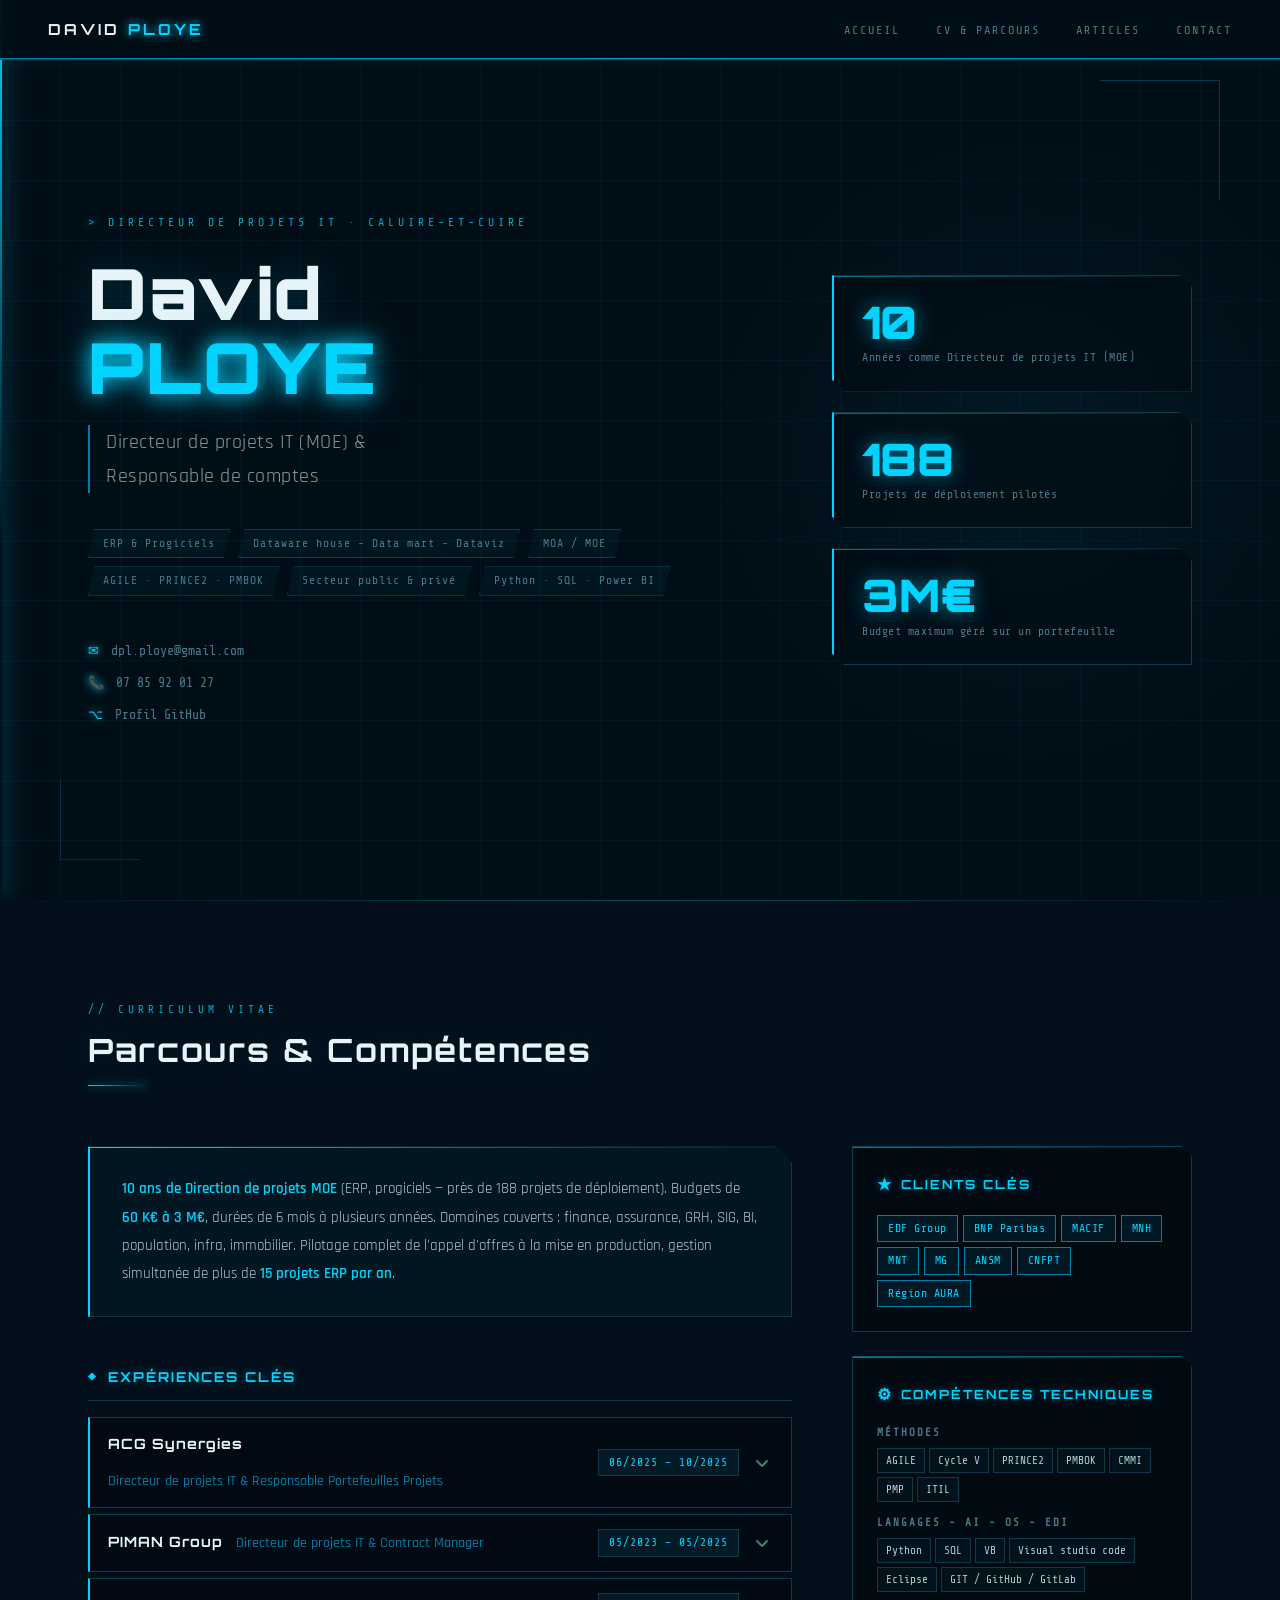
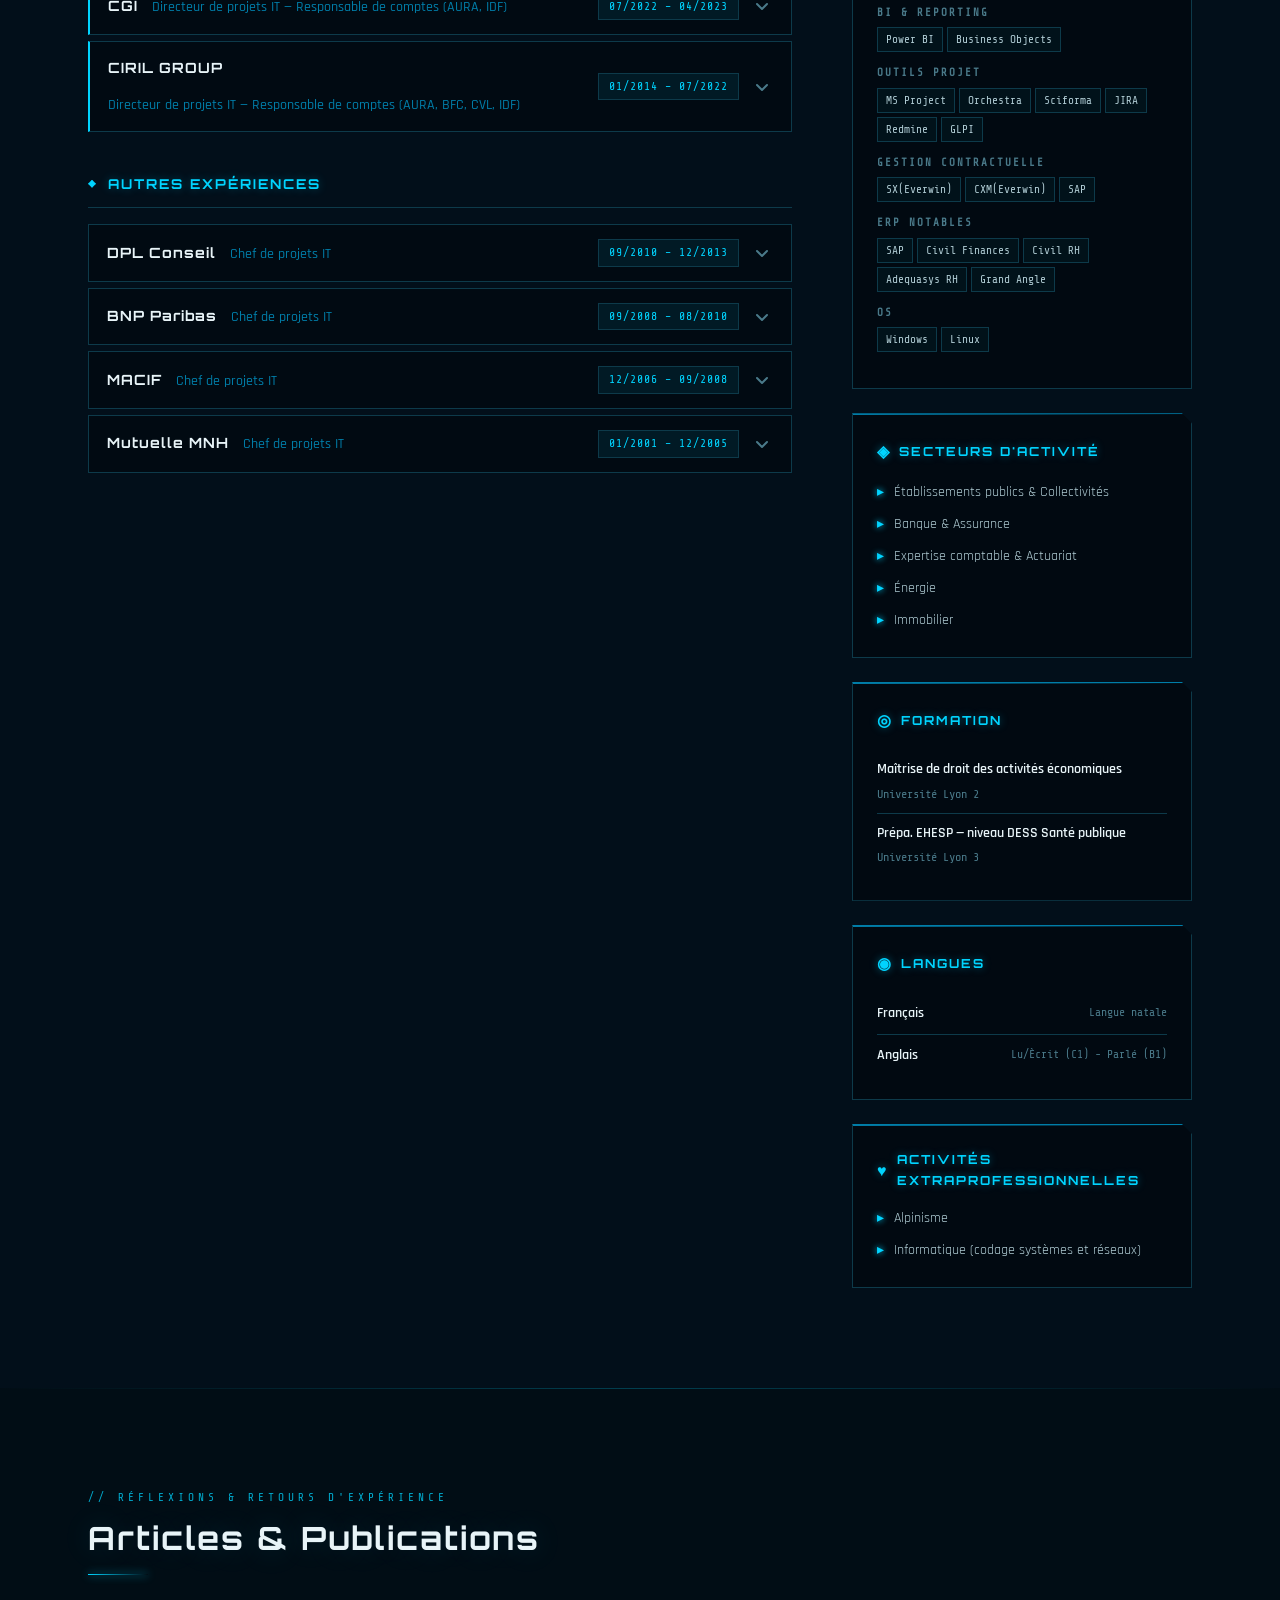
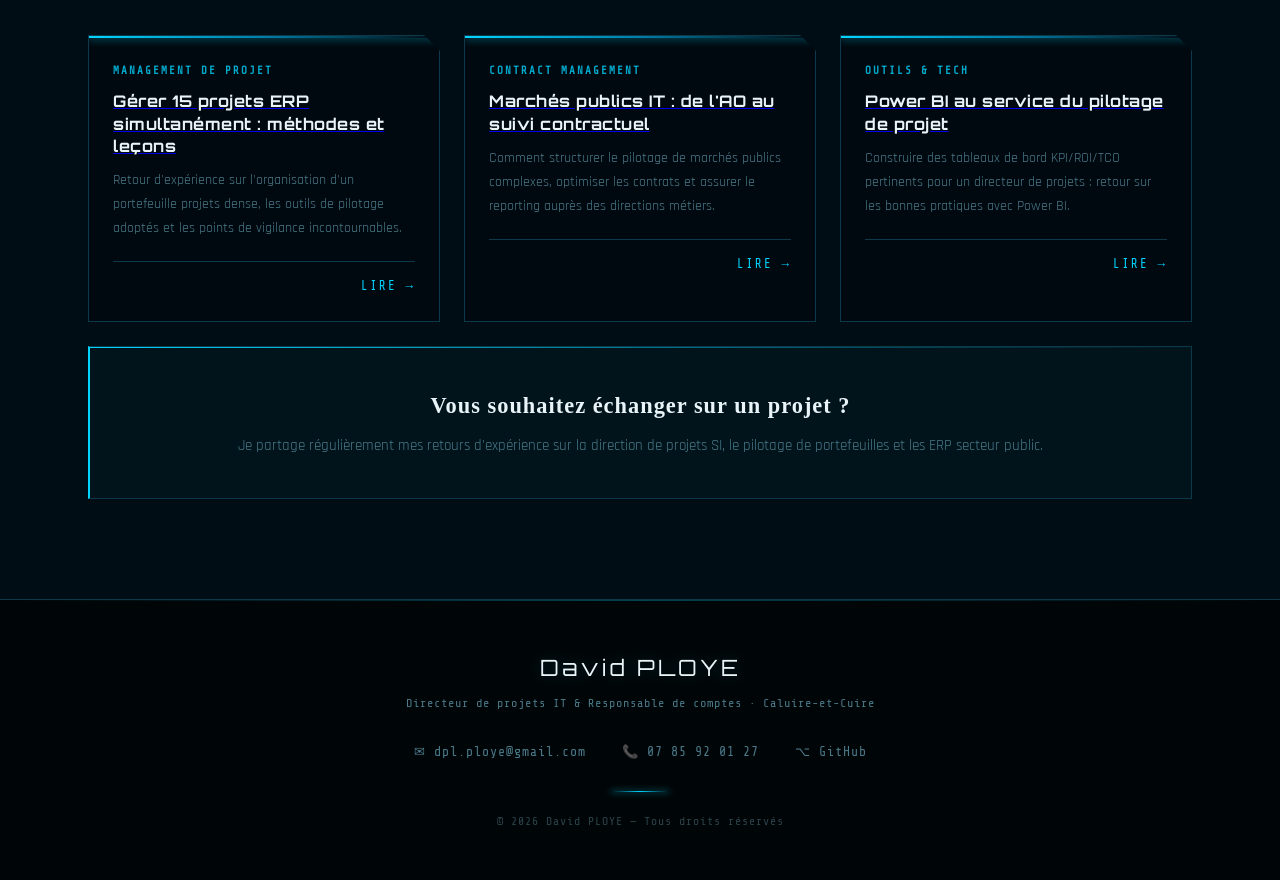
==== index.html @ 2d1a4c20 "Commit initial" ====
<!DOCTYPE html>
<html lang="fr">
<head>
  <meta charset="UTF-8" />
  <meta name="viewport" content="width=device-width, initial-scale=1.0"/>
  <title>David PLOYE — Directeur de projets IT (MOE)</title>
  <link rel="preconnect" href="https://fonts.googleapis.com">
  <link href="https://fonts.googleapis.com/css2?family=Orbitron:wght@400;700;900&family=Rajdhani:wght@300;400;500;600&family=Share+Tech+Mono&display=swap" rel="stylesheet">
  <link rel="stylesheet" href="style.css">
</head>
<body>

<!-- ___________________________NAV _____________________-->
<nav>
  <div class="nav-brand">David <span>PLOYE</span></div>
  <ul class="nav-links">
    <li><a href="#presa">Accueil</a></li>
    <li><a href="#cv">CV & Parcours</a></li>
    <li><a href="#blog">Articles</a></li>
    <li><a href="#contact">Contact</a></li>
  </ul>
</nav>

<!-- ______________PRESA ________________________-->
<section id="presa">
  <div class="presa-grid-line"></div>
  <div class="presa-accent-bar"></div>
  <div class="presa-circle"></div>
  <div class="presa-inner">
    <div class="presa-left">
      <p class="presa-eyebrow">Directeur de projets IT · Caluire-et-Cuire</p>
      <h1 class="presa-name">David<br><em>PLOYE</em></h1>
      <p class="presa-title">Directeur de projets IT (MOE) &amp;<br>Responsable de comptes</p>
      <div class="presa-tags">
        <span>ERP &amp; Progiciels</span>
        <span>Dataware house - Data mart - Dataviz</span>
        <span>MOA / MOE</span>
        <span>AGILE · PRINCE2 · PMBOK</span>
        <span>Secteur public &amp; privé</span>
        <span>Python · SQL · Power BI</span>
      </div>
      <div class="presa-contact">
        <a href="mailto:dpl.ploye@gmail.com"><span class="icon">✉</span> dpl.ploye@gmail.com</a>
        <a href="tel:0785920127"><span class="icon">📞</span> 07 85 92 01 27</a>
        <a href="https://github.com" target="_blank"><span class="icon">⌥</span> Profil GitHub</a>
      </div>
    </div>

    <div class="presa-stats">
      <div class="stat-card">
        <div class="stat-number">10</div>
        <div class="stat-label">Années comme Directeur de projets IT (MOE)</div>
      </div>
      <div class="stat-card">
        <div class="stat-number">188</div>
        <div class="stat-label">Projets de déploiement pilotés</div>
      </div>
      <div class="stat-card">
        <div class="stat-number">3M€</div>
        <div class="stat-label">Budget maximum géré sur un portefeuille</div>
      </div>
    </div>
  </div>
</section>

<!--______________________ CV _____________________ -->
<section id="cv">
  <div class="section-wrap">
    <div class="section-header">
      <p class="section-label">Curriculum Vitae</p>
      <h2 class="section-title">Parcours &amp; Compétences</h2>
      <div class="section-rule"></div>
    </div>

    <div class="cv-grid">

      <!-- COLONNE PRINCIPALE -->
      <div>

        <div class="cv-intro">
          <p>
            <strong>10 ans de Direction de projets MOE</strong> (ERP, progiciels — près de 188 projets de déploiement).
            Budgets de <strong>60 K€ à 3 M€</strong>, durées de 6 mois à plusieurs années.
            Domaines couverts : finance, assurance, GRH, SIG, BI, population, infra, immobilier.
            Pilotage complet de l'appel d'offres à la mise en production, gestion simultanée de plus de
            <strong>15 projets ERP par an</strong>.
          </p>
        </div>

        <!-- ─ EXPÉRIENCES CLÉS ─ -->
        <div class="exp-section-title">
          <span class="dot"></span> Expériences clés
        </div>

        <div class="accordion">

          <!-- ACG Synergies -->
          <div class="acc-item key">
            <div class="acc-header" role="button" aria-expanded="false">
              <div class="acc-header-left">
                <span class="acc-company">ACG Synergies</span>
                <span class="acc-role">Directeur de projets IT &amp; Responsable Portefeuilles Projets</span>
              </div>
              <div class="acc-header-right">
                <span class="acc-date">06/2025 – 10/2025</span>
                <span class="acc-arrow">
                  <svg width="16" height="16" viewBox="0 0 16 16" fill="none">
                    <path d="M3 6l5 5 5-5" stroke="currentColor" stroke-width="2" stroke-linecap="round" stroke-linejoin="round"/>
                  </svg>
                </span>
              </div>
            </div>
            <div class="acc-body">
              <div class="acc-body-inner">
                <div class="tl-sector">Secteur public — Immobilier — Bourg-en-Bresse</div>
                <div class="tl-desc">
                   <p><strong>Missions principales</strong></p>
                   <ul>  
                   <li>Management d'une équipe de 3 chefs de projets</li>
                   <li>Direction des projets ERP concernant l’ensemble des membres du GIE</li>
                   <li>Conception et pilotage du budget prévisionnel du GIE (partie projets et prestations)</li>
                   </ul>
                </div> 
                <div class="tl-tech">
                  <span>ARAVIS (DB2/AS400)</span><span>MySQL</span><span>Debian</span><span>Sciforma</span><span>GLPI</span><span>Windows server</span>
                </div>
              </div>
            </div>
          </div>

          <!-- PIMAN Group -->
          <div class="acc-item key">
            <div class="acc-header" role="button" aria-expanded="false">
              <div class="acc-header-left">
                <span class="acc-company">PIMAN Group</span>
                <span class="acc-role">Directeur de projets IT &amp; Contract Manager</span>
              </div>
              <div class="acc-header-right">
                <span class="acc-date">05/2023 – 05/2025</span>
                <span class="acc-arrow">
                  <svg width="16" height="16" viewBox="0 0 16 16" fill="none">
                    <path d="M3 6l5 5 5-5" stroke="currentColor" stroke-width="2" stroke-linecap="round" stroke-linejoin="round"/>
                  </svg>
                </span>
              </div>
            </div>
            <div class="acc-body">
              <div class="acc-body-inner">
                <div class="tl-sector">Secteur privé — Finances &amp; RH — Lyon</div>
                <div class="tl-desc">
                  <strong>Mission CERFRANCE SSE (Réseau de Cabinet d’expertise comptable et RH) – 1 an </strong><br><br>
                  <ul>
                  <li><p><strong>Objet : </strong>Directeur de projets (pilotage de 5 projets de déploiement d’ERP ou progiciel)</p></li>
                  <li><p><strong>Domaines métiers : </strong>comptabilité, finance, contrôle de gestion, prospective économique, RH</p></li>
                  <li><p><strong>Principaux projets </strong> (dont une partie notable de développements spécifiques)</p></li>
                  <ul>
                    <li>BPP (conseil économique et financier d’exploitations agricoles – Développeur OUIDOU)</li>
                    <li>Adequays SI RH (gestion des contrats, absences, formations et GPEC – éditeur Adequasys)</li>
                    <li>IO ECF (examen de conformité fiscale – éditeur ISAGRI)</li>
                    <li>Plateforme Effinum (facturation électronique – éditeur Effinum)</li>
                    <li>DR en Saas (Déclaration de revenus – éditeur ISAGRI)</li>
                  </ul>
                  </ul>
                  <br>
                  <strong>Mission EDF Group (Département DIGIT) :</strong><br><br>
                  <ul>
                  <li><p><strong>Objet : </strong>Contract manager Senior (Marchés publics)</p></li>
                  <ul>
                    <li>Pilotage d’une 20aine de marchés de l’AO au cycle de vie complet (build et run)</li>
                    <li>Reporting d’activité auprès du Département DIGIT</li>
                    <li>Optimisation des marchés</li>
                    </ul>
                    </div>
                <div class="tl-tech">
                  <span>nombreux progiciels et interfaces</span><span>OS Windows et Windows Server</span><span>OS DEBIAN</span><span>Apache</span><span>NGINX</span><span>SQL Server</span><span>MYSQL</span><span>PSQL</span><span>LAMP/WAMP</span><span>Postman</span><span>Pheonix (Blueway)</span><span>Redmine</span><span>Jira</span><span>Teams</span><span>Planisware Orchestra</span><span>SAP</span><span>Easy Vista</span>
                </div>
              </div>
            </div>
          </div>

          <!-- CGI -->
          <div class="acc-item key">
            <div class="acc-header" role="button" aria-expanded="false">
              <div class="acc-header-left">
                <span class="acc-company">CGI</span>
                <span class="acc-role">Directeur de projets IT — Responsable de comptes (AURA, IDF)</span>
              </div>
              <div class="acc-header-right">
                <span class="acc-date">07/2022 – 04/2023</span>
                <span class="acc-arrow">
                  <svg width="16" height="16" viewBox="0 0 16 16" fill="none">
                    <path d="M3 6l5 5 5-5" stroke="currentColor" stroke-width="2" stroke-linecap="round" stroke-linejoin="round"/>
                  </svg>
                </span>
              </div>
            </div>
            <div class="acc-body">
              <div class="acc-body-inner">
                <div class="tl-sector">Secteur public — Finance — Lyon</div>
                <div class="tl-desc">
                  <ul>
                  <li><p><strong>Contexte: </strong>déploiement de l’ERP financier Grand Angle auprès de grands comptes (Etbs publics
nationaux, Conseils départementaux et régionaux, grandes villes). Projets de 1 à 2 ans.</p></li>
                  <li><p><strong>Missions principales : </strong></p></li>
                  <ul>
                    <li>Déploiement du logiciel financier Grand Angle au CNFPT</li>
                    <li>Responsable de comptes, région sud-est (12 clients dont la région AURA, la Métropole de Lyon)</li>
                    <li>Animation de la gouvernance client et du club utilisateur pour définir la roadmap produit</li>
                    <li>Pilotage la TMA et suivi contractuel</li>
                  </ul>
          
                </div>
                <div class="tl-tech">
                  <span>ERP Grand Angle</span><span>Oracle</span><span>Java/Angular</span><span>Apache Tomcat</span><span>Java et C</span><span>Azure</span><span>Sharepoint</span><span>Jira</span><span>MS Project</span><span>BO</span><span>OS Windows</span><span>OS Debian</span>
                </div>
              </div>
            </div>
          </div>

          <!-- CIRIL GROUP -->
          <div class="acc-item key">
            <div class="acc-header" role="button" aria-expanded="false">
              <div class="acc-header-left">
                <span class="acc-company">CIRIL GROUP</span>
                <span class="acc-role">Directeur de projets IT — Responsable de comptes (AURA, BFC, CVL, IDF)</span>
              </div>
              <div class="acc-header-right">
                <span class="acc-date">01/2014 – 07/2022</span>
                <span class="acc-arrow">
                  <svg width="16" height="16" viewBox="0 0 16 16" fill="none">
                    <path d="M3 6l5 5 5-5" stroke="currentColor" stroke-width="2" stroke-linecap="round" stroke-linejoin="round"/>
                  </svg>
                </span>
              </div>
            </div>
            <div class="acc-body">
              <div class="acc-body-inner">
                <div class="tl-sector">Secteur public — Finance &amp; RH — Lyon</div>
                <div class="tl-desc">
                <ul>
                  <li><p><strong>Contexte: </strong>déploiement des ERP Civil Net RH, Finances, Enfance (principalement) auprès de grands
comptes ou de petits comptes. Environ 150 projets pilotés. Mise en œuvre de solutions d’hébergement , de télétransmission, de dématérialisation, de GED et de portails intranet.</p></li>
                  <li><p><strong>Missions principales : </strong></p></li>
                  <ul>
                    <li>Pilotage des projets ERP (10 consultants en moyenne par projet) - CA d’environ 2 M€ / an</li>
                    <li>15 projets par an essentiellement GF et RH (en moyenne) – gestion simultanée de 80 consultants</li>
                    <li>Responsable d’un parc clients (180 clients directs couvrant près de 300 établissements)</li>
                    <li>Régions : Auvergne Rhône Alpes, Bourgogne Franche-Comté, Centre Val de Loire, IDF en partie</li>
                    <li>Ingénierie vente et avant-vente à titre principal ou en support aux commerciaux lors d’AO</li>
                  </ul>

                </div>
                <div class="tl-tech">
                  <span>Oracle</span><span>PostgreSQL</span><span>Java/C</span><span>NGINX</span><span>BO</span><span>Jira</span><span>SX CXM (Everwin)</span><span>Civil Net RH</span><span>Civil Net Finances</span><span>Civil Net Enfance</span><span>Civil Net Election</span><span>CityWeb (SRCI)</span><span>Seldon Finances</span><span>IXBUS (SRCI)</span><span>GEOKEY</span><span>CMS EZ Publish</span><span>Hébergement SYNAAPS</span><span>TeamViewer</span><span>OS Windows desktop et serveur</span><span>OS Cent OS (Red Hat)</span>
                </div>
              </div>
            </div>
          </div>

        </div><!-- /accordion expériences clés -->

        <!-- ─ AUTRES EXPÉRIENCES ─ -->
        <div class="exp-section-title" style="margin-top: 40px;">
          <span class="dot"></span> Autres expériences
        </div>

        <div class="accordion">

          <!-- DPL Conseil -->
          <div class="acc-item">
            <div class="acc-header" role="button" aria-expanded="false">
              <div class="acc-header-left">
                <span class="acc-company">DPL Conseil</span>
                <span class="acc-role">Chef de projets IT</span>
              </div>
              <div class="acc-header-right">
                <span class="acc-date">09/2010 – 12/2013</span>
                <span class="acc-arrow">
                  <svg width="16" height="16" viewBox="0 0 16 16" fill="none">
                    <path d="M3 6l5 5 5-5" stroke="currentColor" stroke-width="2" stroke-linecap="round" stroke-linejoin="round"/>
                  </svg>
                </span>
              </div>
            </div>
            <div class="acc-body">
              <div class="acc-body-inner">
                <div class="tl-sector">Banque / Assurance — Lyon</div>
                <div class="tl-desc">
                <ul>
                  <li><p><strong>Contexte: </strong> Adaptation ou déploiement d’ERP de plusieurs sociétés du secteur banque / assurance</p></li>
                  <li><p><strong>Missions principales : </strong></p></li>
                  <ul>
                    <li>Rédaction des cahiers des charges, spécifications fonctionnelles et techniques</li>
                    <li>Planification des projets avec les prestataires (travaux MOE et MOA)</li>
                    <li>Animation des ateliers, pilotage des tests fonctionnels et techniques</li>
                    <li>Gestion des relations avec l’éditeur, suivi financier et contrôle de la facturation</li>
                    <li>Animation des COPIL, COPROJ, COTECH et groupes de travail</li>
                  </ul>

                </div>
                <div class="tl-tech">
                  <span>SAP</span><span>MS Project</span><span>Redmine</span><span>CODA comptabilité</span><span>Axway ARE</span><span>RDJ comptabilité (interpréteur comptable)</span><span>OS Windows desktop et serveur</span><span>OS Debian</span>
                </div>
              </div>
            </div>
          </div>

          <!-- BNP Paribas -->
          <div class="acc-item">
            <div class="acc-header" role="button" aria-expanded="false">
              <div class="acc-header-left">
                <span class="acc-company">BNP Paribas</span>
                <span class="acc-role">Chef de projets IT</span>
              </div>
              <div class="acc-header-right">
                <span class="acc-date">09/2008 – 08/2010</span>
                <span class="acc-arrow">
                  <svg width="16" height="16" viewBox="0 0 16 16" fill="none">
                    <path d="M3 6l5 5 5-5" stroke="currentColor" stroke-width="2" stroke-linecap="round" stroke-linejoin="round"/>
                  </svg>
                </span>
              </div>
            </div>
            <div class="acc-body">
              <div class="acc-body-inner">
                <div class="tl-sector">Banque — Paris (consultant MICROPOLE SA)</div>
                <div class="tl-desc">
                  <ul>
                  <li><p><strong>Contexte: </strong> Refonte complète du SI financier et de gestion, réorganisation des directions métiers dédiées à la gestion des produits d'assurance, délégation de gestion des produits d'épargne collective
confiée à un prestataire. Intervention comme consultant de MICROPOLE SA.</p></li>
                  <li><p><strong>Missions principales : </strong></p></li>
                  <ul>
                    <li>Pilotage de plusieurs projets informatiques simultanés</li>
                    <li>Pilotage d'une équipe de 10 pers. pour assurer l’adaptation des SI financiers aux mutations de l'ensemble du SI de gestion</li>
                  </ul>

                </div>
                <div class="tl-tech">
                  <span>SAP</span><span>AXWAY ARE/AIS/EDI</span><span>Coda comptabilité</span><span>Jira</span><span>RDJ (comptabilité et interpréteur)</span><span>OS UNIX</span><span>OS Windows desktop et serveur</span><span>MS Project</span>
                </div>
              </div>
            </div>
          </div>

          <!-- MACIF -->
          <div class="acc-item">
            <div class="acc-header" role="button" aria-expanded="false">
              <div class="acc-header-left">
                <span class="acc-company">MACIF</span>
                <span class="acc-role">Chef de projets IT</span>
              </div>
              <div class="acc-header-right">
                <span class="acc-date">12/2006 – 09/2008</span>
                <span class="acc-arrow">
                  <svg width="16" height="16" viewBox="0 0 16 16" fill="none">
                    <path d="M3 6l5 5 5-5" stroke="currentColor" stroke-width="2" stroke-linecap="round" stroke-linejoin="round"/>
                  </svg>
                </span>
              </div>
            </div>
            <div class="acc-body">
              <div class="acc-body-inner">
                <div class="tl-sector">Assurance — Lille (consultant cabinet AOA)</div>
                <div class="tl-desc">
                  <ul>
                   <li><p><strong>Contexte: </strong>Absorption de la mutuelle la Famille – Création de la branche santé de la MACIF (Macif Mutualité) – Refonte de l’écosystème du SI assurantiel et du CRM – Refonte des processus métiers.
Intervention comme consultant du cabinet d’actuariat AOA.</p></li>
                   <li><p><strong>Missions principales : </strong></p></li>
                  <ul>
                    <li>Manager une équipe projet de 8 personnes dans le centre de gestion de Lille en vue d'assurer le développement et le déploiement de l'ERP SN Santé (gestion des prestations, et des contrats de santé)</li>
                    <li>Déployer l'ensemble de l'organisation et dispenser les formations permettant l’utilisation de l'ERP (gestion des prestations et des contrats, CRM, télétransmissions, compte d’exploitation)</li>
                    <li>Suivi de l'équipe de production « gestion des contrats » (30 pers.) pour répondre aux critères de certification établis par les normes de qualité ISO 9001 (AFNOR).</li>
                  </ul>

                </div>
                <div class="tl-tech">
                  <span>SN Santé(Oracle, Apache, Java)</span><span>AS400 ESQUIF/ANETO</span><span>Oracle</span><span>BO</span><span>MS Project</span><span>Jira</span><span>OS Windows desktop et serveur</span><span>OS 400</span>
                </div>
              </div>
            </div>
          </div>

          <!-- Mutuelle MNH -->
          <div class="acc-item">
            <div class="acc-header" role="button" aria-expanded="false">
              <div class="acc-header-left">
                <span class="acc-company">Mutuelle MNH</span>
                <span class="acc-role">Chef de projets IT</span>
              </div>
              <div class="acc-header-right">
                <span class="acc-date">01/2001 – 12/2005</span>
                <span class="acc-arrow">
                  <svg width="16" height="16" viewBox="0 0 16 16" fill="none">
                    <path d="M3 6l5 5 5-5" stroke="currentColor" stroke-width="2" stroke-linecap="round" stroke-linejoin="round"/>
                  </svg>
                </span>
              </div>
            </div>
            <div class="acc-body">
              <div class="acc-body-inner">
                <div class="tl-sector">Assurance — Lyon</div>
                <div class="tl-desc">
                <ul>
                   <li><p><strong>Contexte: </strong>création en janvier 2001 de la plateforme téléphonique d'information et de conseil ensanté «&nbsp;Ligne Claire&nbsp;» pour le compte des Mutuelles Nationale Hospitalière, Mutuelle Nationale Territoriale et Mutuelle générale (environ 3,1 M de bénéficiaires).             </p></li>
                   <li><p><strong>Missions principales : </strong></p></li>
                  <ul>
                    <li>Pilotage du projet de conception du progiciel TP Assur (analyse des soins dentaires et matériels optiques), d’un site WEB d’information en santé et d’un Intranet (base de connaissances métiers)</li>
                    <li>Management d'une équipe projet de 5 pers. pour créer un service d'étude des devis (soins dentaires / matériels optiques) et de conseils destinés aux adhérents</li>
                    <li>Assurer la formation continue de l’ensemble du personnel</li>
                    <li>Assurer le suivi de la TMA et représenter la société auprès du club utilisateur de l’éditeur</li>
                    <li>Internaliser les compétences de paramétrage de TP Assur par rétro-ingénierie et paramétrer les règles de gestion(développement en visual basic et langage ad hoc)</li>
                  </ul>

                </div>
                <div class="tl-tech">
                  <span>TP Assur(Oracle, Apache, Java)</span><span>Jira</span><span>CRM Conso+</span><span>BO</span><span>OS Windows desktop et serveur</span><span>OS Linux</span>
                </div>
              </div>
            </div>
          </div>

        </div><!-- /accordion autres expériences -->

      </div><!-- /col principale -->

      <!-- SIDEBAR -->
      <div class="cv-sidebar">

        <div class="sidebar-block">
          <div class="sb-title"><span class="icon">★</span> Clients clés</div>
          <div class="client-grid">
            <span class="client-pill">EDF Group</span>
            <span class="client-pill">BNP Paribas</span>
            <span class="client-pill">MACIF</span>
            <span class="client-pill">MNH</span>
            <span class="client-pill">MNT</span>
            <span class="client-pill">MG</span>
            <span class="client-pill">ANSM</span>
            <span class="client-pill">CNFPT</span>
            <span class="client-pill">Région AURA</span>
          </div>
        </div>

        <div class="sidebar-block">
          <div class="sb-title"><span class="icon">⚙</span> Compétences techniques</div>
          <div class="skill-group">
            <div class="skill-group-name">Méthodes</div>
            <div class="skill-pills">
              <span>AGILE</span><span>Cycle V</span><span>PRINCE2</span>
              <span>PMBOK</span><span>CMMI</span><span>PMP</span><span>ITIL</span>
            </div>
          </div>
          <div class="skill-group">
            <div class="skill-group-name">Langages - AI - OS - EDI</div>
            <div class="skill-pills">
              <span>Python</span><span>SQL</span><span>VB</span>
              <span>Visual studio code</span><span>Eclipse</span><span>GIT / GitHub / GitLab</span>
            </div>
          </div>
          <div class="skill-group">
            <div class="skill-group-name">BI &amp; Reporting</div>
            <div class="skill-pills">
              <span>Power BI</span><span>Business Objects</span>
            </div>
          </div>
          <div class="skill-group">
            <div class="skill-group-name">Outils projet</div>
            <div class="skill-pills">
              <span>MS Project</span><span>Orchestra</span><span>Sciforma</span>
              <span>JIRA</span><span>Redmine</span><span>GLPI</span>
            </div>
          </div>
          <div class="skill-group">
            <div class="skill-group-name">Gestion contractuelle</div>
            <div class="skill-pills">
              <span>SX(Everwin)</span><span>CXM(Everwin)</span><span>SAP</span>
            </div>
          </div>
          <div class="skill-group">
            <div class="skill-group-name">ERP Notables</div>
            <div class="skill-pills">
              <span>SAP</span><span>Civil Finances</span><span>Civil RH</span>
              <span>Adequasys RH</span><span>Grand Angle</span>
            </div>
          </div>
          <div class="skill-group">
            <div class="skill-group-name">OS</div>
            <div class="skill-pills"><span>Windows</span><span>Linux</span></div>
          </div>
        </div>

        <div class="sidebar-block">
          <div class="sb-title"><span class="icon">◈</span> Secteurs d'activité</div>
          <ul class="sector-list">
            <li>Établissements publics &amp; Collectivités</li>
            <li>Banque &amp; Assurance</li>
            <li>Expertise comptable &amp; Actuariat</li>
            <li>Énergie</li>
            <li>Immobilier</li>
          </ul>
        </div>

        <div class="sidebar-block">
          <div class="sb-title"><span class="icon">◎</span> Formation</div>
          <div class="formation-item">
            <div class="formation-title">Maîtrise de droit des activités économiques</div>
            <div class="formation-school">Université Lyon 2</div>
          </div>
          <div class="formation-item">
            <div class="formation-title">Prépa. EHESP — niveau DESS Santé publique</div>
            <div class="formation-school">Université Lyon 3</div>
          </div>
        </div>

        <div class="sidebar-block">
          <div class="sb-title"><span class="icon">◉</span> Langues</div>
          <div class="lang-item">
            <span class="lang-name">Français</span>
            <span class="lang-level">Langue natale</span>
          </div>
          <div class="lang-item">
            <span class="lang-name">Anglais</span>
            <span class="lang-level">Lu/Ècrit (C1) - Parlé (B1)</span>
          </div>
          
        </div>
         <div class="sidebar-block">
          <div class="sb-title"><span class="icon">♥</span> Activités extraprofessionnelles</div>
          <ul class="sector-list">
            <li>Alpinisme</li>
            <li>Informatique (codage systèmes et réseaux)</li>
          </ul>
        </div>

      </div><!-- /sidebar -->
    </div><!-- /cv-grid -->
  </div>
</section>

<!-- ════════════════════ BLOG ════════════════════ -->
<section id="blog">
  <div class="section-wrap">
    <div class="section-header">
      <p class="section-label">Réflexions &amp; Retours d'expérience</p>
      <h2 class="section-title">Articles &amp; Publications</h2>
      <div class="section-rule"></div>
    </div>

    <div class="blog-grid">

      <div class="blog-card">
        <div class="blog-card-top"></div>
        <div class="blog-card-body">
          <div class="blog-tag">Management de projet</div>
            <a href="Articles/article-erp-delivery.html">
          <div class="blog-card-title">Gérer 15 projets ERP simultanément : méthodes et leçons</div>
            </a>
          <div class="blog-card-excerpt">Retour d'expérience sur l'organisation d'un portefeuille projets dense, les outils de pilotage adoptés et les points de vigilance incontournables.</div>
          <div class="blog-card-footer">
            <a href="Articles/article-erp-delivery.html" class="read-link">Lire →</a>
          </div>
        </div>
      </div>

      <div class="blog-card">
        <div class="blog-card-top"></div>
        <div class="blog-card-body">
          <div class="blog-tag">Contract Management</div>
            <a href="Articles/article-cm.html">
          <div class="blog-card-title">Marchés publics IT : de l'AO au suivi contractuel</div>
            </a>
          <div class="blog-card-excerpt">Comment structurer le pilotage de marchés publics complexes, optimiser les contrats et assurer le reporting auprès des directions métiers.</div>
          <div class="blog-card-footer">
            <a href="Articles/article-cm.html" class="read-link">Lire →</a>
          </div>
        </div>
      </div>

      <div class="blog-card">
        <div class="blog-card-top"></div>
        <div class="blog-card-body">
          <div class="blog-tag">Outils &amp; Tech</div>
          <a href="Articles/article-powerbi-pilotage-projet.html">
          <div class="blog-card-title">Power BI au service du pilotage de projet</div>
           </a>
          <div class="blog-card-excerpt">Construire des tableaux de bord KPI/ROI/TCO pertinents pour un directeur de projets : retour sur les bonnes pratiques avec Power BI.</div>
          <div class="blog-card-footer">
            <a href="Articles/article-powerbi-pilotage-projet.html" class="read-link">Lire →</a>
          </div>
        </div>
      </div>

      <div class="blog-placeholder">
        <h3 style="font-family:'Playfair Display',serif; font-size:1.4rem;">
          Vous souhaitez échanger sur un projet ?
        </h3>
        <p>Je partage régulièrement mes retours d'expérience sur la direction de projets SI, le pilotage de portefeuilles et les ERP secteur public.</p>
      </div>

    </div>
  </div>
</section>

<!-- ________________________FOOTER / CONTACT _______________________ -->
<footer id="contact">
  <div class="footer-name">David PLOYE</div>
  <div class="footer-sub">Directeur de projets IT &amp; Responsable de comptes · Caluire-et-Cuire</div>
  <div class="footer-contact-row">
    <a href="mailto:dpl.ploye@gmail.com">✉ dpl.ploye@gmail.com</a>
    <a href="tel:0785920127">📞 07 85 92 01 27</a>
    <a href="https://github.com" target="_blank">⌥ GitHub</a>
  </div>
  <div class="footer-divider"></div>
  <div class="footer-copy">© 2026 David PLOYE — Tous droits réservés</div>
</footer>

<!-- _____________________ACCORDION JS ________________-->

<script src="script.js"></script>

</body>
</html>
---- style.css ----
/* ═══════════════════════════════════════════════════════════════
   style.css — David PLOYE · TRON LEGACY THEME
   ═══════════════════════════════════════════════════════════════ */

@import url('https://fonts.googleapis.com/css2?family=Orbitron:wght@400;700;900&family=Rajdhani:wght@300;400;500;600&family=Share+Tech+Mono&display=swap');

/* ── RESET & CSS VARS ── */
*, *::before, *::after { box-sizing: border-box; margin: 0; padding: 0; }

:root {
  --black:    #000507;
  --deep:     #010d15;
  --panel:    #020f1a;
  --grid:     #031826;
  --cyan:     #00d4ff;
  --cyan-dim: #007da8;
  --cyan-glow:#00d4ff88;
  --orange:   #ff8c00;
  --orange-dim:#7a4000;
  --white:    #e8f4f8;
  --muted:    #4a7a8a;
  --border:   #0d3a4a;
  --text:     #b0ccd4;
  --text-dim: #4a6a78;
}

html { scroll-behavior: smooth; }

body {
  font-family: 'Rajdhani', sans-serif;
  background: var(--black);
  color: var(--text);
  font-size: 16px;
  line-height: 1.7;
  overflow-x: hidden;
}

/* ── SCANLINE OVERLAY (subtle) ── */
body::before {
  content: '';
  position: fixed; inset: 0; z-index: 9999;
  background: repeating-linear-gradient(
    0deg,
    transparent,
    transparent 2px,
    rgba(0, 212, 255, 0.012) 2px,
    rgba(0, 212, 255, 0.012) 4px
  );
  pointer-events: none;
}

/* ── SCROLLBAR ── */
::-webkit-scrollbar { width: 4px; }
::-webkit-scrollbar-track { background: var(--deep); }
::-webkit-scrollbar-thumb { background: var(--cyan-dim); border-radius: 2px; }

/* ══════════════════ NAV ══════════════════ */
nav {
  position: fixed; top: 0; left: 0; right: 0; z-index: 100;
  background: rgba(1, 13, 21, 0.95);
  backdrop-filter: blur(12px);
  display: flex; align-items: center; justify-content: space-between;
  padding: 0 48px; height: 60px;
  border-bottom: 1px solid var(--border);
  box-shadow: 0 0 20px rgba(0,212,255,0.08), inset 0 -1px 0 var(--cyan-dim);
}

nav::after {
  content: '';
  position: absolute; bottom: 0; left: 0; right: 0; height: 1px;
  background: linear-gradient(90deg, transparent, var(--cyan), transparent);
  opacity: 0.4;
}

.nav-brand {
  font-family: 'Orbitron', monospace;
  color: var(--white);
  font-size: 0.95rem;
  font-weight: 700;
  letter-spacing: 3px;
  text-transform: uppercase;
}
.nav-brand span {
  color: var(--cyan);
  text-shadow: 0 0 10px var(--cyan);
}

.nav-links { display: flex; gap: 36px; list-style: none; }
.nav-links a {
  color: var(--muted);
  text-decoration: none;
  font-family: 'Share Tech Mono', monospace;
  font-size: 0.75rem;
  letter-spacing: 2px;
  text-transform: uppercase;
  transition: color 0.2s, text-shadow 0.2s;
  position: relative;
}
.nav-links a::after {
  content: '';
  position: absolute; bottom: -4px; left: 0; right: 0; height: 1px;
  background: var(--cyan);
  transform: scaleX(0);
  transition: transform 0.2s;
  box-shadow: 0 0 6px var(--cyan);
}
.nav-links a:hover {
  color: var(--cyan);
  text-shadow: 0 0 8px var(--cyan);
}
.nav-links a:hover::after { transform: scaleX(1); }

/* ══════════════════ HERO / PRESA ══════════════════ */
#presa {
  min-height: 100vh;
  background: var(--deep);
  display: flex; align-items: center;
  position: relative; overflow: hidden;
  padding: 120px 0 80px;
}

/* Circuit grid background */
.presa-grid-line {
  position: absolute; inset: 0; pointer-events: none;
  background-image:
    linear-gradient(rgba(0,212,255,0.04) 1px, transparent 1px),
    linear-gradient(90deg, rgba(0,212,255,0.04) 1px, transparent 1px);
  background-size: 60px 60px;
  animation: gridPulse 8s ease-in-out infinite;
}

@keyframes gridPulse {
  0%, 100% { opacity: 0.6; }
  50% { opacity: 1; }
}

/* Accent bar — TRON identity line */
.presa-accent-bar {
  position: absolute; top: 0; left: 0; width: 2px; height: 100%;
  background: linear-gradient(180deg, var(--cyan), transparent 60%);
  box-shadow: 0 0 20px var(--cyan), 0 0 40px var(--cyan-glow);
}

/* Radial glow behind stats */
.presa-circle {
  position: absolute; right: -100px; top: 50%;
  transform: translateY(-50%);
  width: 700px; height: 700px; border-radius: 50%;
  background: radial-gradient(circle, rgba(0,212,255,0.06) 0%, transparent 65%);
  pointer-events: none;
}

/* Corner decorations */
#presa::before {
  content: '';
  position: absolute; top: 80px; right: 60px;
  width: 120px; height: 120px;
  border-top: 1px solid var(--cyan-dim);
  border-right: 1px solid var(--cyan-dim);
  opacity: 0.4;
}
#presa::after {
  content: '';
  position: absolute; bottom: 40px; left: 60px;
  width: 80px; height: 80px;
  border-bottom: 1px solid var(--cyan-dim);
  border-left: 1px solid var(--cyan-dim);
  opacity: 0.3;
}

.presa-inner {
  position: relative; z-index: 2;
  max-width: 1200px; margin: 0 auto; padding: 0 48px;
  display: grid; grid-template-columns: 1fr 360px; gap: 80px; align-items: center;
}

.presa-eyebrow {
  font-family: 'Share Tech Mono', monospace;
  font-size: 0.72rem; letter-spacing: 4px;
  text-transform: uppercase; color: var(--cyan);
  margin-bottom: 24px;
  opacity: 0.8;
}
.presa-eyebrow::before {
  content: '> ';
  color: var(--cyan);
  text-shadow: 0 0 8px var(--cyan);
}

.presa-name {
  font-family: 'Orbitron', monospace;
  font-size: clamp(2.8rem, 5.5vw, 4.5rem);
  font-weight: 900;
  color: var(--white);
  line-height: 1.05;
  margin-bottom: 20px;
  letter-spacing: 2px;
  text-shadow: 0 0 40px rgba(0,212,255,0.2);
}
.presa-name em {
  color: var(--cyan);
  font-style: normal;
  text-shadow: 0 0 20px var(--cyan), 0 0 40px var(--cyan-glow);
}

.presa-title {
  font-family: 'Rajdhani', sans-serif;
  font-size: 1.25rem; font-weight: 400;
  color: rgba(176,204,212,0.75);
  margin-bottom: 36px;
  letter-spacing: 0.5px;
  border-left: 2px solid var(--cyan-dim);
  padding-left: 16px;
}

.presa-tags {
  display: flex; flex-wrap: wrap; gap: 8px; margin-bottom: 44px;
}
.presa-tags span {
  padding: 4px 14px;
  border: 1px solid var(--border);
  background: rgba(0,212,255,0.04);
  font-family: 'Share Tech Mono', monospace;
  font-size: 0.72rem; color: var(--muted);
  letter-spacing: 1px;
  transition: border-color 0.2s, color 0.2s, box-shadow 0.2s;
  clip-path: polygon(6px 0%, 100% 0%, calc(100% - 6px) 100%, 0% 100%);
}
.presa-tags span:hover {
  border-color: var(--cyan);
  color: var(--cyan);
  box-shadow: 0 0 12px rgba(0,212,255,0.15);
}

.presa-contact { display: flex; flex-direction: column; gap: 10px; }
.presa-contact a {
  color: var(--muted);
  text-decoration: none;
  font-family: 'Share Tech Mono', monospace;
  font-size: 0.82rem;
  transition: color 0.2s;
  display: flex; align-items: center; gap: 12px;
}
.presa-contact a:hover { color: var(--cyan); }
.presa-contact .icon { color: var(--cyan); text-shadow: 0 0 8px var(--cyan); }

/* ── STAT CARDS ── */
.presa-stats { display: flex; flex-direction: column; gap: 20px; }

.stat-card {
  background: rgba(0,13,21,0.8);
  border: 1px solid var(--border);
  border-left: 2px solid var(--cyan);
  padding: 24px 28px;
  position: relative; overflow: hidden;
  clip-path: polygon(0 0, calc(100% - 12px) 0, 100% 12px, 100% 100%, 12px 100%, 0 calc(100% - 12px));
  animation: fadeUp 0.8s ease both;
}
.stat-card::before {
  content: '';
  position: absolute; top: 0; left: 0; right: 0; height: 1px;
  background: linear-gradient(90deg, var(--cyan), transparent);
  opacity: 0.5;
}
.stat-card:nth-child(2) { animation-delay: 0.15s; }
.stat-card:nth-child(3) { animation-delay: 0.3s; }

.stat-number {
  font-family: 'Orbitron', monospace;
  font-size: 2.8rem; font-weight: 900;
  color: var(--cyan);
  line-height: 1;
  margin-bottom: 6px;
  text-shadow: 0 0 20px var(--cyan-glow);
}
.stat-label {
  font-family: 'Share Tech Mono', monospace;
  font-size: 0.72rem; color: var(--muted);
  letter-spacing: 0.5px; line-height: 1.4;
}

/* ══════════════════ SECTIONS LAYOUT ══════════════════ */
section { scroll-margin-top: 60px; }
.section-wrap { max-width: 1200px; margin: 0 auto; padding: 100px 48px; }

.section-header { margin-bottom: 60px; }
.section-label {
  font-family: 'Share Tech Mono', monospace;
  font-size: 0.7rem; letter-spacing: 4px;
  text-transform: uppercase; color: var(--cyan);
  margin-bottom: 12px; opacity: 0.8;
}
.section-label::before { content: '// '; }

.section-title {
  font-family: 'Orbitron', monospace;
  font-size: 2rem; font-weight: 700;
  color: var(--white); line-height: 1.2;
  letter-spacing: 2px;
  text-shadow: 0 0 30px rgba(0,212,255,0.15);
}
.section-rule {
  width: 60px; height: 1px;
  background: linear-gradient(90deg, var(--cyan), transparent);
  margin-top: 16px;
  box-shadow: 0 0 8px var(--cyan);
}

/* ══════════════════ CV SECTION ══════════════════ */
#cv { background: var(--panel); position: relative; }
#cv::before {
  content: '';
  position: absolute; top: 0; left: 0; right: 0; height: 1px;
  background: linear-gradient(90deg, transparent, var(--cyan), transparent);
  opacity: 0.3;
}

.cv-grid {
  display: grid;
  grid-template-columns: 1fr 340px;
  gap: 60px;
}

/* CV Intro block */
.cv-intro {
  background: rgba(0,212,255,0.03);
  border: 1px solid var(--border);
  border-left: 2px solid var(--cyan);
  padding: 28px 32px;
  margin-bottom: 48px;
  position: relative;
  clip-path: polygon(0 0, calc(100% - 16px) 0, 100% 16px, 100% 100%, 0 100%);
}
.cv-intro::after {
  content: '';
  position: absolute; top: 0; left: 0; right: 0; height: 1px;
  background: linear-gradient(90deg, var(--cyan), transparent);
}
.cv-intro p { font-size: 0.95rem; line-height: 1.85; color: var(--text); }
.cv-intro p strong { color: var(--cyan); font-weight: 600; }

/* Section group title */
.exp-section-title {
  font-family: 'Orbitron', monospace;
  font-size: 0.85rem; color: var(--cyan); font-weight: 700;
  margin-bottom: 16px; padding-bottom: 12px;
  border-bottom: 1px solid var(--border);
  display: flex; align-items: center; gap: 12px;
  letter-spacing: 2px; text-transform: uppercase;
  text-shadow: 0 0 10px rgba(0,212,255,0.3);
}
.exp-section-title .dot {
  width: 8px; height: 8px;
  background: var(--cyan);
  box-shadow: 0 0 8px var(--cyan), 0 0 16px var(--cyan);
  flex-shrink: 0;
  clip-path: polygon(50% 0%, 100% 50%, 50% 100%, 0% 50%);
}

/* ══════════════════ ACCORDION ══════════════════ */
.accordion { display: flex; flex-direction: column; gap: 6px; margin-bottom: 12px; }

.acc-item {
  border: 1px solid var(--border);
  background: rgba(0,8,14,0.6);
  overflow: hidden;
  transition: border-color 0.2s, box-shadow 0.2s;
}
.acc-item:hover {
  border-color: var(--cyan-dim);
  box-shadow: 0 0 20px rgba(0,212,255,0.06), inset 0 0 20px rgba(0,212,255,0.02);
}
.acc-item.key {
  border-left: 2px solid var(--cyan);
}
.acc-item.open {
  border-color: var(--cyan-dim);
  box-shadow: 0 0 24px rgba(0,212,255,0.1);
}

.acc-header {
  display: flex;
  align-items: center;
  justify-content: space-between;
  padding: 14px 18px;
  cursor: pointer;
  background: transparent;
  user-select: none;
  gap: 12px;
  transition: background 0.15s;
}
.acc-header:hover { background: rgba(0,212,255,0.04); }
.acc-item.open .acc-header {
  background: rgba(0,212,255,0.05);
  border-bottom: 1px solid var(--border);
}

.acc-header-left { display: flex; align-items: baseline; gap: 14px; flex: 1; min-width: 0; flex-wrap: wrap; }
.acc-company {
  font-family: 'Orbitron', monospace;
  font-weight: 700; font-size: 0.88rem;
  color: var(--white); white-space: nowrap;
  letter-spacing: 1px;
}
.acc-role { font-size: 0.85rem; color: var(--cyan-dim); font-weight: 500; }

.acc-header-right { display: flex; align-items: center; gap: 12px; flex-shrink: 0; }
.acc-date {
  font-family: 'Share Tech Mono', monospace;
  font-size: 0.72rem; font-weight: 500; color: var(--cyan);
  background: rgba(0,212,255,0.08);
  border: 1px solid var(--border);
  padding: 3px 10px;
  white-space: nowrap;
  letter-spacing: 1px;
}
.acc-arrow {
  width: 22px; height: 22px;
  display: flex; align-items: center; justify-content: center;
  color: var(--muted); flex-shrink: 0;
  transition: transform 0.3s ease, color 0.2s;
}
.acc-item.open .acc-arrow { transform: rotate(180deg); color: var(--cyan); }

/* Accordion body */
.acc-body {
  display: grid;
  grid-template-rows: 0fr;
  transition: grid-template-rows 0.35s ease;
}
.acc-item.open .acc-body { grid-template-rows: 1fr; }

.acc-body-inner {
  overflow: hidden;
  padding: 0 18px;
  transition: padding 0.35s ease;
}
.acc-item.open .acc-body-inner { padding: 18px; }

.tl-sector {
  font-family: 'Share Tech Mono', monospace;
  font-size: 0.72rem; color: var(--muted); margin-bottom: 10px;
  letter-spacing: 1px;
}
.tl-desc { font-size: 0.88rem; color: var(--text); line-height: 1.75; margin-bottom: 14px; }
.tl-desc strong { color: var(--white); }
.tl-desc ul { margin-left: 20px; }
.tl-desc li { margin-bottom: 4px; }

.tl-tech { display: flex; flex-wrap: wrap; gap: 5px; }
.tl-tech span {
  font-family: 'Share Tech Mono', monospace;
  font-size: 0.68rem; padding: 2px 8px;
  background: rgba(0,212,255,0.05);
  border: 1px solid var(--border);
  color: var(--cyan-dim);
  letter-spacing: 0.5px;
}

/* ══════════════════ SIDEBAR ══════════════════ */
.cv-sidebar { display: flex; flex-direction: column; gap: 24px; }

.sidebar-block {
  background: rgba(0,8,14,0.7);
  border: 1px solid var(--border);
  border-top: 1px solid var(--cyan-dim);
  padding: 24px;
  position: relative;
  clip-path: polygon(0 0, calc(100% - 10px) 0, 100% 10px, 100% 100%, 0 100%);
}
.sidebar-block::before {
  content: '';
  position: absolute; top: 0; left: 0; right: 0; height: 1px;
  background: linear-gradient(90deg, var(--cyan-dim), transparent);
}

.sb-title {
  font-family: 'Orbitron', monospace;
  font-size: 0.78rem; font-weight: 700;
  color: var(--cyan); margin-bottom: 16px;
  display: flex; align-items: center; gap: 8px;
  letter-spacing: 2px; text-transform: uppercase;
  text-shadow: 0 0 8px rgba(0,212,255,0.4);
}
.sb-title .icon { font-size: 1rem; }

.skill-group { margin-bottom: 12px; }
.skill-group-name {
  font-family: 'Share Tech Mono', monospace;
  font-size: 0.68rem; font-weight: 700; color: var(--muted);
  text-transform: uppercase; letter-spacing: 2px; margin-bottom: 5px;
}
.skill-pills { display: flex; flex-wrap: wrap; gap: 4px; }
.skill-pills span {
  font-family: 'Share Tech Mono', monospace;
  font-size: 0.7rem; padding: 2px 8px;
  background: rgba(0,212,255,0.04);
  border: 1px solid var(--border);
  color: var(--text);
}

.sector-list { list-style: none; display: flex; flex-direction: column; gap: 8px; }
.sector-list li {
  font-size: 0.88rem; display: flex; align-items: center; gap: 10px; color: var(--text);
}
.sector-list li::before {
  content: '▸';
  color: var(--cyan);
  text-shadow: 0 0 6px var(--cyan);
}

.lang-item {
  display: flex; justify-content: space-between; align-items: center;
  padding: 8px 0; border-bottom: 1px solid var(--border);
}
.lang-item:last-child { border-bottom: none; }
.lang-name { font-size: 0.9rem; font-weight: 600; color: var(--white); }
.lang-level { font-family: 'Share Tech Mono', monospace; font-size: 0.72rem; color: var(--muted); }

.formation-item { padding: 8px 0; border-bottom: 1px solid var(--border); }
.formation-item:last-child { border-bottom: none; }
.formation-title { font-size: 0.88rem; font-weight: 600; color: var(--white); }
.formation-school { font-family: 'Share Tech Mono', monospace; font-size: 0.75rem; color: var(--muted); margin-top: 2px; }

.client-grid { display: flex; flex-wrap: wrap; gap: 5px; margin-top: 4px; }
.client-pill {
  font-family: 'Share Tech Mono', monospace;
  font-size: 0.72rem; padding: 3px 10px;
  background: rgba(0,212,255,0.08);
  border: 1px solid var(--cyan-dim);
  color: var(--cyan);
  letter-spacing: 0.5px;
}

/* ══════════════════ BLOG SECTION ══════════════════ */
#blog { background: var(--deep); position: relative; }
#blog::before {
  content: '';
  position: absolute; top: 0; left: 0; right: 0; height: 1px;
  background: linear-gradient(90deg, transparent, var(--cyan), transparent);
  opacity: 0.25;
}

.blog-grid {
  display: grid;
  grid-template-columns: repeat(auto-fill, minmax(300px, 1fr));
  gap: 24px;
}

.blog-card {
  background: rgba(0,8,14,0.8);
  border: 1px solid var(--border);
  overflow: hidden;
  transition: transform 0.25s, box-shadow 0.25s, border-color 0.25s;
  cursor: pointer;
  clip-path: polygon(0 0, calc(100% - 16px) 0, 100% 16px, 100% 100%, 0 100%);
  position: relative;
}
.blog-card:hover {
  transform: translateY(-4px);
  box-shadow: 0 0 40px rgba(0,212,255,0.12), 0 8px 32px rgba(0,0,0,0.5);
  border-color: var(--cyan-dim);
}

.blog-card-top {
  height: 2px;
  background: linear-gradient(90deg, var(--cyan), var(--cyan-dim), transparent);
  box-shadow: 0 0 8px var(--cyan);
}

.blog-card-body { padding: 24px; }

.blog-tag {
  font-family: 'Share Tech Mono', monospace;
  font-size: 0.68rem; font-weight: 700; letter-spacing: 2px;
  text-transform: uppercase; color: var(--cyan); margin-bottom: 10px;
  opacity: 0.8;
}
.blog-card-title {
  font-family: 'Orbitron', monospace;
  font-size: 1rem; font-weight: 700;
  color: var(--white); line-height: 1.4; margin-bottom: 12px;
  letter-spacing: 0.5px;
}
.blog-card-excerpt {
  font-size: 0.88rem; color: var(--muted);
  line-height: 1.7; margin-bottom: 20px;
}
.blog-card-footer {
  display: flex; justify-content: flex-end; align-items: center;
  font-size: 0.78rem; color: var(--muted);
  border-top: 1px solid var(--border); padding-top: 14px;
}
.read-link {
  font-family: 'Share Tech Mono', monospace;
  color: var(--cyan); font-size: 0.78rem; letter-spacing: 2px;
  text-decoration: none; text-transform: uppercase;
  transition: text-shadow 0.2s;
}
.read-link:hover { text-shadow: 0 0 10px var(--cyan); }

.blog-placeholder {
  grid-column: 1 / -1;
  background: rgba(0,212,255,0.03);
  border: 1px solid var(--border);
  border-left: 2px solid var(--cyan);
  padding: 40px; text-align: center;
  position: relative;
}
.blog-placeholder::before {
  content: '';
  position: absolute; top: 0; left: 0; right: 0; height: 1px;
  background: linear-gradient(90deg, var(--cyan), transparent);
}
.blog-placeholder h3 {
  font-family: 'Orbitron', monospace;
  font-size: 1.2rem; color: var(--white);
  letter-spacing: 1px; margin-bottom: 8px;
}
.blog-placeholder p { color: var(--muted); font-size: 0.92rem; }

/* ══════════════════ FOOTER ══════════════════ */
footer {
  background: var(--black);
  border-top: 1px solid var(--border);
  padding: 48px; text-align: center;
  position: relative;
}
footer::before {
  content: '';
  position: absolute; top: 0; left: 0; right: 0; height: 1px;
  background: linear-gradient(90deg, transparent, var(--cyan), transparent);
  opacity: 0.3;
}

.footer-name {
  font-family: 'Orbitron', monospace;
  font-size: 1.4rem; color: var(--white); margin-bottom: 6px;
  letter-spacing: 3px;
  text-shadow: 0 0 20px rgba(0,212,255,0.3);
}
.footer-sub {
  font-family: 'Share Tech Mono', monospace;
  font-size: 0.75rem; color: var(--muted); margin-bottom: 28px;
  letter-spacing: 1px;
}

.footer-contact-row {
  display: flex; justify-content: center; gap: 36px;
  flex-wrap: wrap; margin-bottom: 28px;
}
.footer-contact-row a {
  font-family: 'Share Tech Mono', monospace;
  color: var(--muted); font-size: 0.82rem;
  text-decoration: none; transition: color 0.2s;
  letter-spacing: 1px;
}
.footer-contact-row a:hover { color: var(--cyan); text-shadow: 0 0 8px var(--cyan); }

.footer-divider {
  width: 60px; height: 1px;
  background: linear-gradient(90deg, transparent, var(--cyan), transparent);
  margin: 0 auto 20px;
  box-shadow: 0 0 6px var(--cyan);
}
.footer-copy {
  font-family: 'Share Tech Mono', monospace;
  font-size: 0.72rem; color: rgba(74,106,120,0.6);
  letter-spacing: 1px;
}

/* ══════════════════ ANIMATIONS ══════════════════ */
@keyframes fadeUp {
  from { opacity: 0; transform: translateY(24px); }
  to   { opacity: 1; transform: translateY(0); }
}
.presa-left  { animation: fadeUp 1s ease both; }
.presa-stats { animation: fadeUp 1s ease 0.25s both; }

/* ══════════════════ RESPONSIVE ══════════════════ */
@media (max-width: 900px) {
  nav { padding: 0 24px; }
  .nav-links { gap: 20px; }
  .presa-inner, .cv-grid { grid-template-columns: 1fr; }
  .presa-stats { flex-direction: row; flex-wrap: wrap; }
  .stat-card { flex: 1 1 140px; }
  .section-wrap { padding: 72px 24px; }
}
@media (max-width: 600px) {
  .nav-links { display: none; }
  .presa-name { font-size: 2.4rem; }
  .blog-grid { grid-template-columns: 1fr; }
  .acc-header-left { flex-direction: column; gap: 4px; }
}
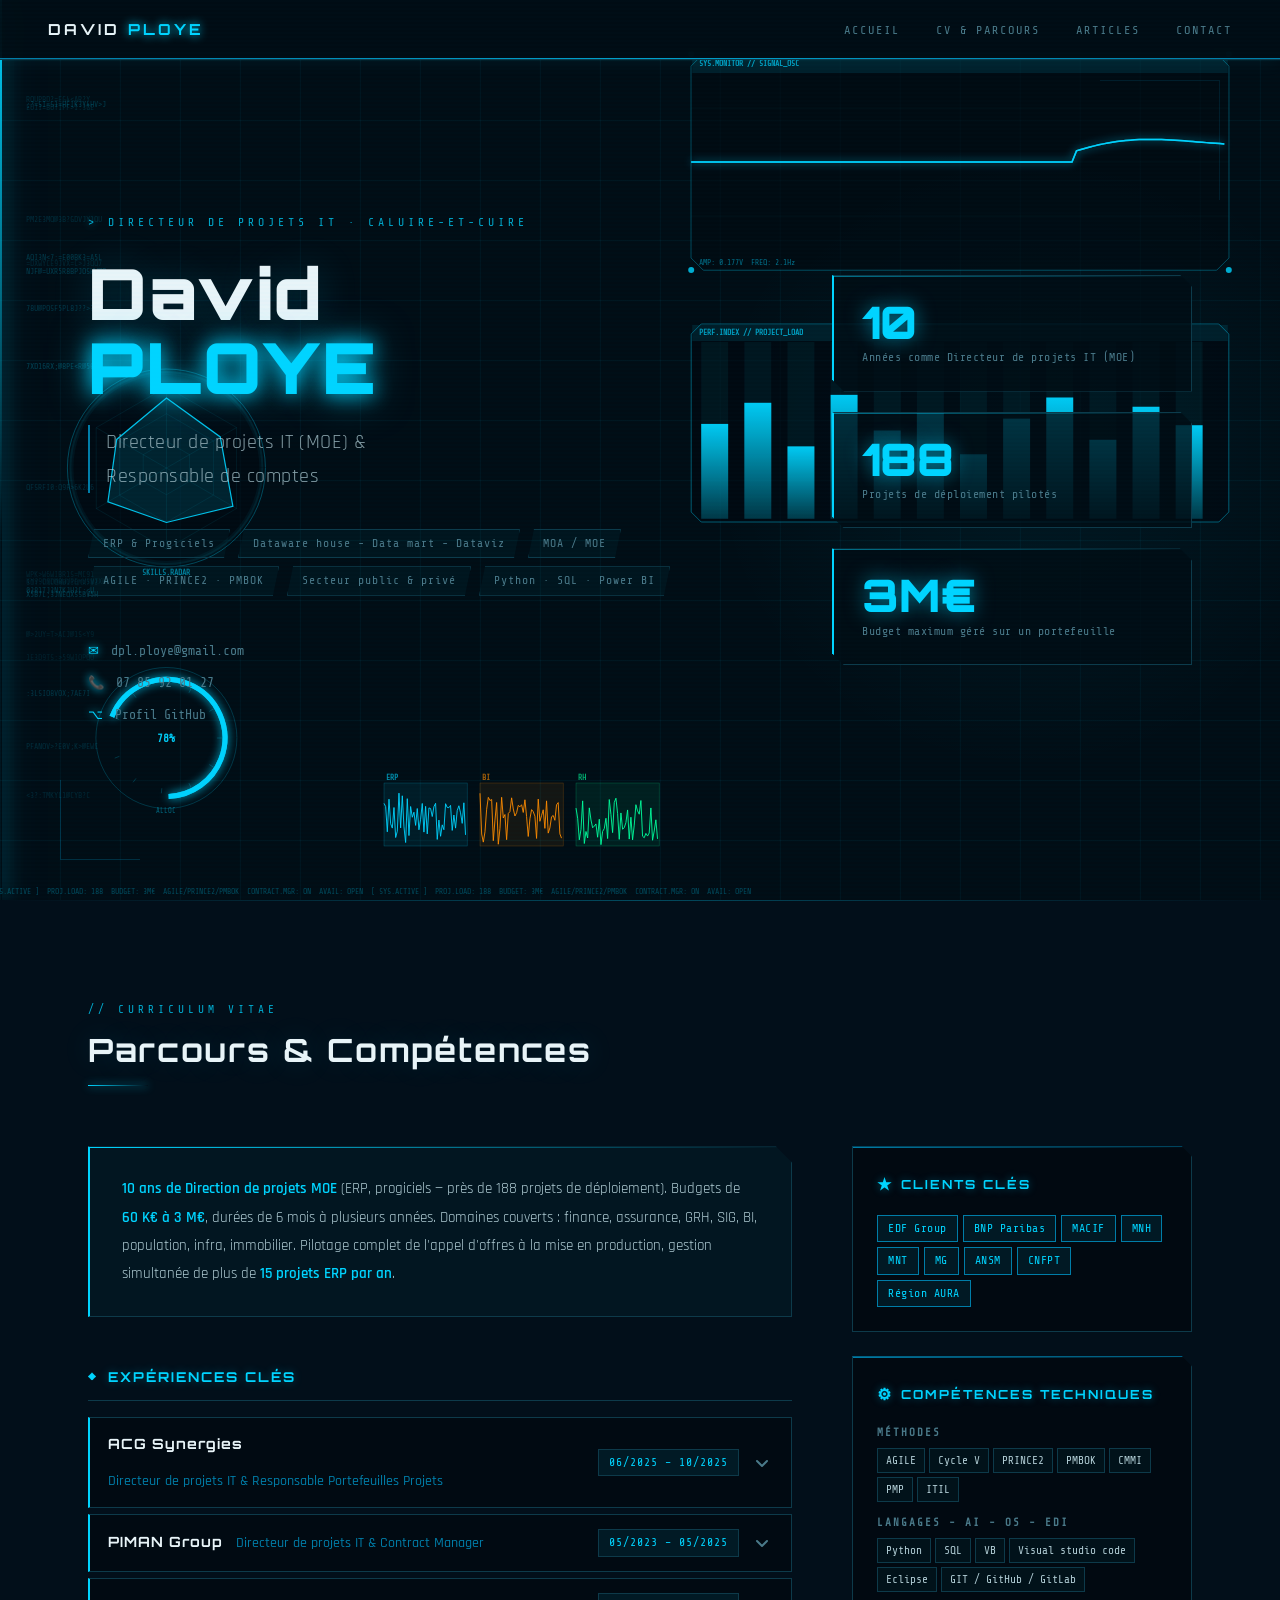
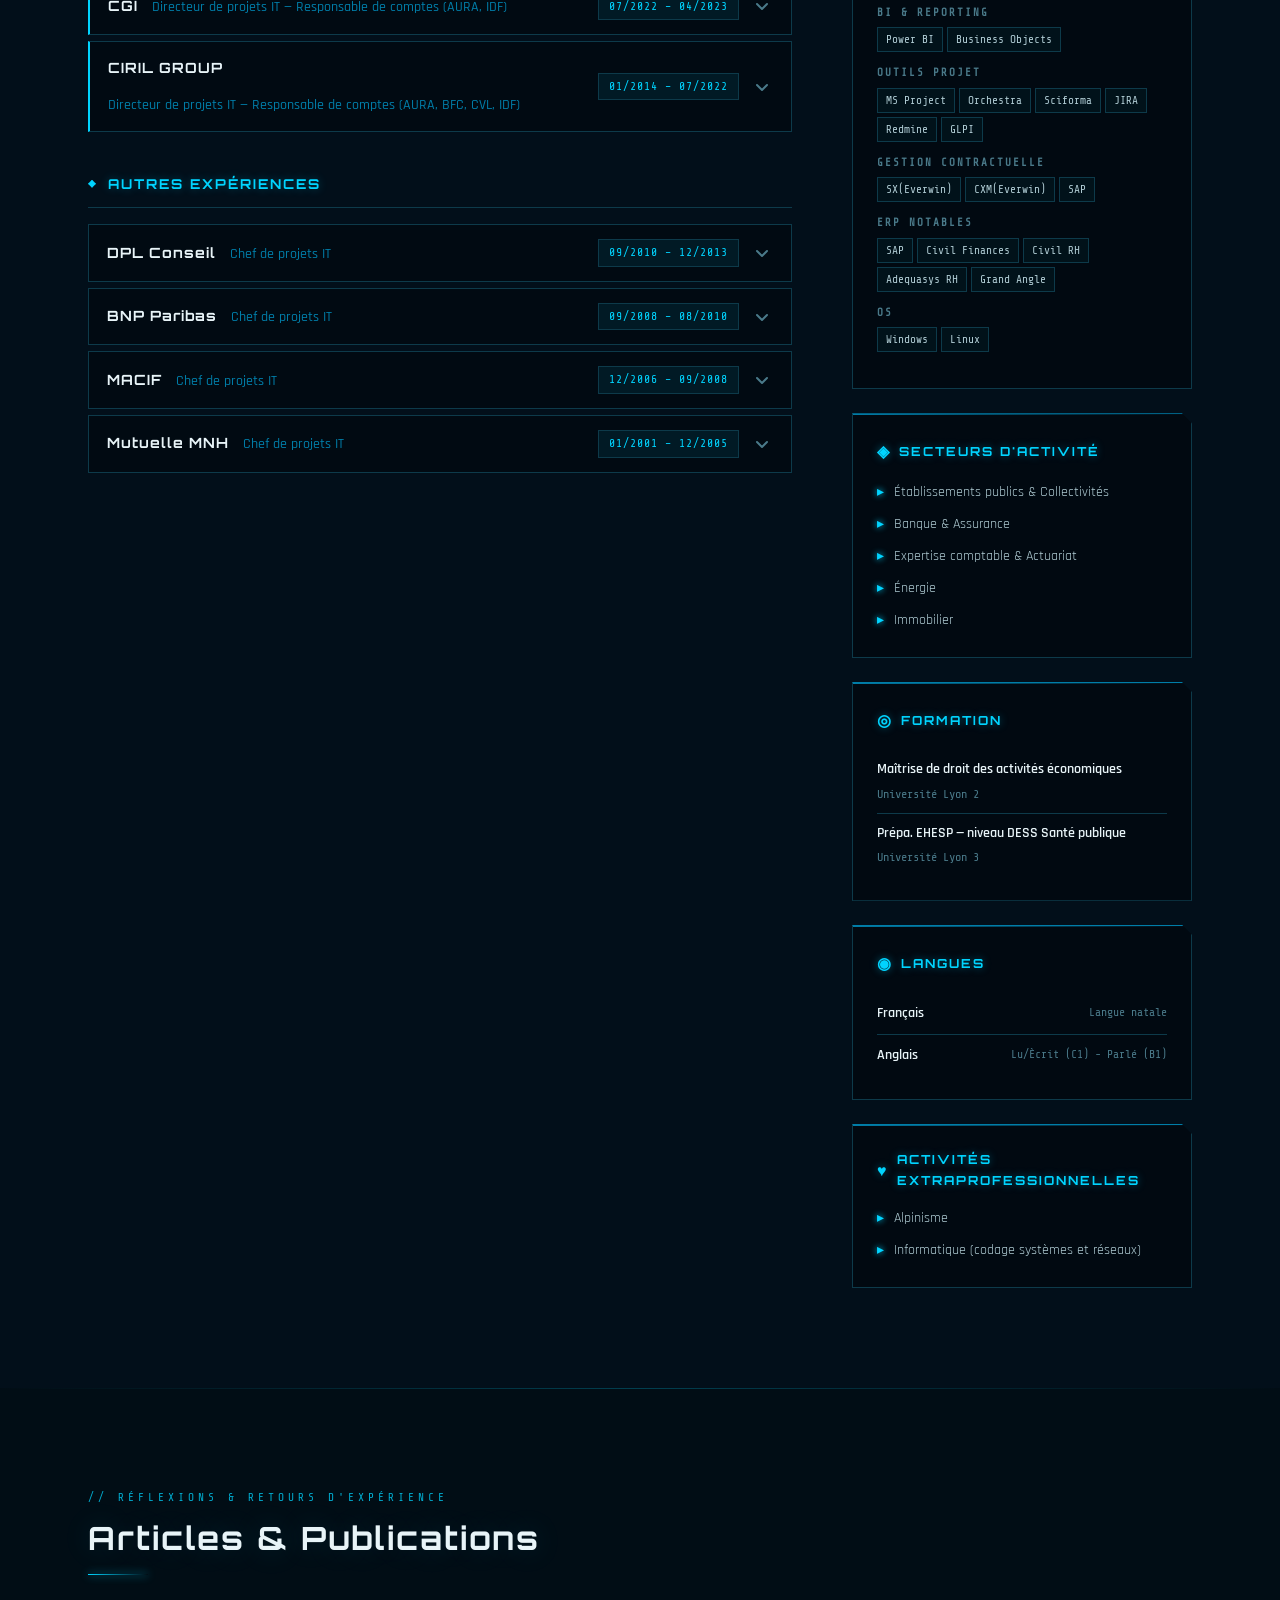
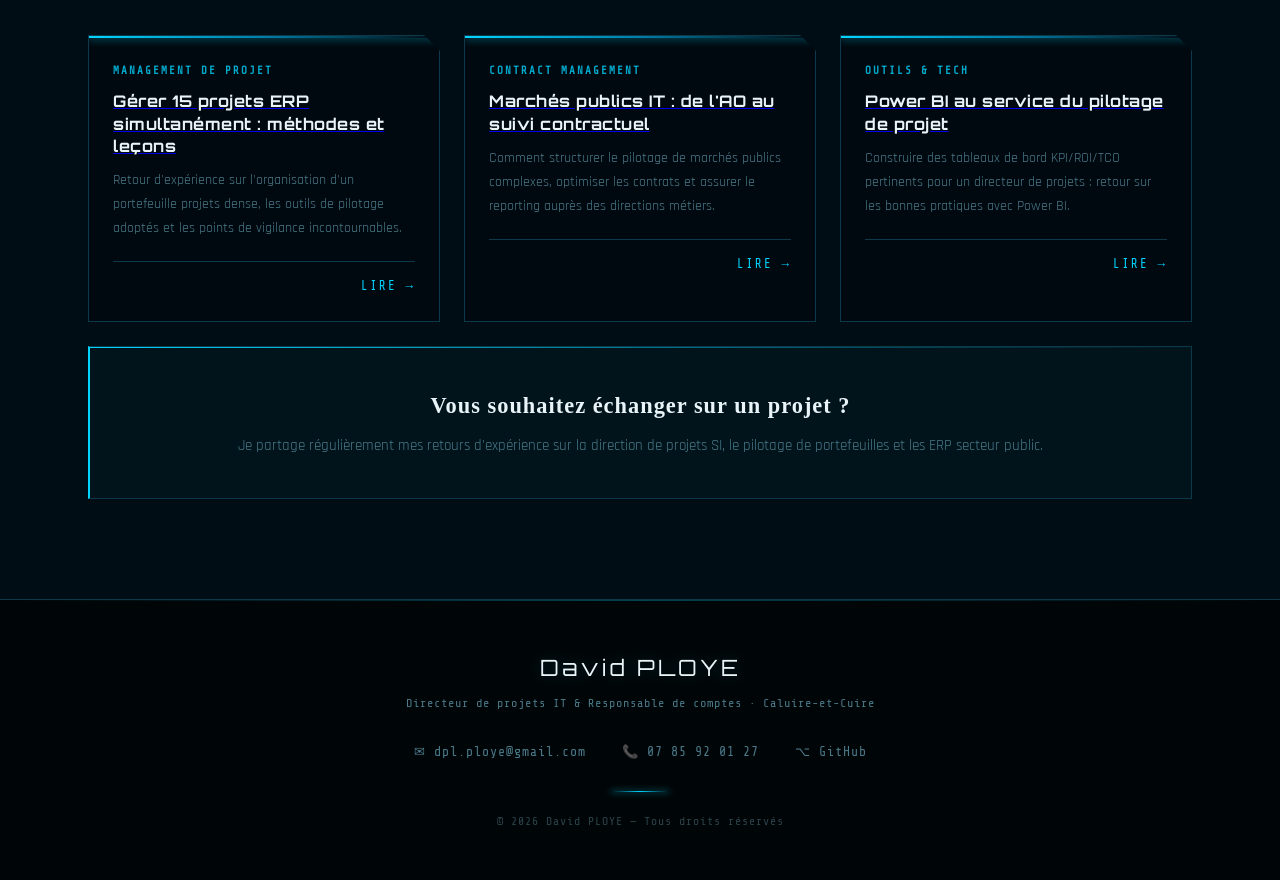
==== commit ac0cf8b7: "2026-06-02_17-01_Fonds d'écran animé ajouté" ====
--- a/index.html
+++ b/index.html
@@ -26,6 +26,9 @@
   <div class="presa-grid-line"></div>
   <div class="presa-accent-bar"></div>
   <div class="presa-circle"></div>
+  <!-- HUD CANVAS — fond animé -->
+  <canvas id="hud-bg" style="position:absolute;inset:0;width:100%;height:100%;pointer-events:none;z-index:1;" aria-hidden="true"></canvas>
+
   <div class="presa-inner">
     <div class="presa-left">
       <p class="presa-eyebrow">Directeur de projets IT · Caluire-et-Cuire</p>
@@ -616,7 +619,281 @@
 
 <!-- _____________________ACCORDION JS ________________-->
 
+
+<!-- HUD fixed BGs pour CV et Blog -->
+<canvas id="hud-fixed" style="position:fixed;inset:0;width:100%;height:100%;pointer-events:none;z-index:0;opacity:0;transition:opacity 0.6s;" aria-hidden="true"></canvas>
 <script src="script.js"></script>
+
+
+<script>
+/* ═══════════ TRON HUD ENGINE ═══════════ */
+(function(){
+"use strict";
+
+/* ── Hero section HUD ── */
+var presaEl = document.getElementById('presa');
+var bgCv    = document.getElementById('hud-bg');
+if(bgCv && presaEl){
+  presaEl.style.position = 'relative';
+  presaEl.style.overflow = 'hidden';
+  var bx = bgCv.getContext('2d');
+  var BW,BH,bt=0;
+
+  /* oscilloscope buffer */
+  var OSC=[]; for(var i=0;i<120;i++) OSC.push(0);
+  /* bar targets */
+  var BTGT=[.72,.88,.55,.94,.67,.81,.49,.76,.92,.60,.85,.71];
+  var BCUR=BTGT.map(function(){return 0;});
+  /* radar */
+  var RVALS=[.85,.72,.91,.68,.88,.75];
+  var rt=0;
+  /* gauge */
+  var GV=0.73, GTGT=0.73;
+  /* sparklines */
+  var SPK=[[],[],[]];
+  for(var si=0;si<3;si++) for(var pi=0;pi<50;pi++) SPK[si].push(Math.random());
+  /* stream chars */
+  var STR=[]; for(var li=0;li<20;li++) STR.push({y:Math.random(),sp:.0004+Math.random()*.001,a:.3+Math.random()*.5});
+  /* ticker */
+  var TICK='[ SYS.ACTIVE ]  PROJ.LOAD: 188  BUDGET: 3M€  AGILE/PRINCE2/PMBOK  CONTRACT.MGR: ON  AVAIL: OPEN  ';
+  var tickX=0;
+
+  function bResize(){BW=bgCv.width=presaEl.offsetWidth;BH=bgCv.height=presaEl.offsetHeight;}
+
+  function bFrame(){
+    bx.clearRect(0,0,BW,BH);
+    bt+=0.016;
+
+    /* grid */
+    bx.strokeStyle='rgba(0,212,255,0.04)'; bx.lineWidth=.5;
+    for(var gx=0;gx<BW;gx+=60){bx.beginPath();bx.moveTo(gx,0);bx.lineTo(gx,BH);bx.stroke();}
+    for(var gy=0;gy<BH;gy+=60){bx.beginPath();bx.moveTo(0,gy);bx.lineTo(BW,gy);bx.stroke();}
+
+    /* ── PANEL 1 : Oscilloscope top-right ── */
+    var px=BW*.54,py=BH*.06,pw=BW*.42,ph=BH*.24;
+    /* panel border biseauté */
+    bx.strokeStyle='rgba(0,212,255,0.45)'; bx.lineWidth=1;
+    bx.beginPath();
+    bx.moveTo(px+12,py); bx.lineTo(px+pw-12,py);
+    bx.lineTo(px+pw,py+12); bx.lineTo(px+pw,py+ph-12);
+    bx.lineTo(px+pw-12,py+ph); bx.lineTo(px+12,py+ph);
+    bx.lineTo(px,py+ph-12); bx.lineTo(px,py+12); bx.closePath();
+    bx.stroke();
+    /* fill sombre */
+    bx.fillStyle='rgba(0,10,18,0.6)';bx.fill();
+    /* header bar */
+    bx.fillStyle='rgba(0,212,255,0.1)';bx.fillRect(px+1,py+1,pw-2,18);
+    bx.fillStyle='rgba(0,212,255,0.7)';bx.font='bold 8px "Share Tech Mono",monospace';
+    bx.fillText('SYS.MONITOR // SIGNAL_OSC',px+8,py+12);
+    /* corner dots */
+    [[px,py],[px+pw,py],[px,py+ph],[px+pw,py+ph]].forEach(function(c){
+      bx.beginPath();bx.arc(c[0],c[1],3,0,6.28);bx.fillStyle='rgba(0,212,255,0.8)';bx.fill();
+    });
+    /* grid lines inside */
+    bx.strokeStyle='rgba(0,212,255,0.08)';bx.lineWidth=.4;
+    for(var gi=1;gi<4;gi++){var gy2=py+ph*gi/4;bx.beginPath();bx.moveTo(px,gy2);bx.lineTo(px+pw,gy2);bx.stroke();}
+    /* waveform */
+    OSC.push(Math.sin(bt*2.1)*.32+Math.sin(bt*5.4+1)*.14+Math.sin(bt*.7)*.08);
+    if(OSC.length>120) OSC.shift();
+    bx.beginPath();bx.strokeStyle='rgba(0,212,255,0.9)';bx.lineWidth=1.5;
+    OSC.forEach(function(v,i){var sx=px+(i/120)*pw,sy=py+ph/2-v*(ph*.38);i===0?bx.moveTo(sx,sy):bx.lineTo(sx,sy);});
+    bx.stroke();
+    bx.shadowBlur=8;bx.shadowColor='#00d4ff';bx.stroke();bx.shadowBlur=0;
+    /* value readout */
+    bx.fillStyle='rgba(0,212,255,0.5)';bx.font='8px "Share Tech Mono",monospace';
+    bx.fillText('AMP: '+(Math.abs(OSC[OSC.length-1])*.8).toFixed(3)+'V  FREQ: 2.1Hz',px+8,py+ph-5);
+
+    /* ── PANEL 2 : Bar chart bottom-right ── */
+    var bpx=BW*.54,bpy=BH*.36,bpw=BW*.42,bph=BH*.22;
+    bx.strokeStyle='rgba(0,212,255,0.4)';bx.lineWidth=1;
+    bx.beginPath();
+    bx.moveTo(bpx+10,bpy);bx.lineTo(bpx+bpw-10,bpy);
+    bx.lineTo(bpx+bpw,bpy+10);bx.lineTo(bpx+bpw,bpy+bph-10);
+    bx.lineTo(bpx+bpw-10,bpy+bph);bx.lineTo(bpx+10,bpy+bph);
+    bx.lineTo(bpx,bpy+bph-10);bx.lineTo(bpx,bpy+10);bx.closePath();
+    bx.fillStyle='rgba(0,8,16,0.65)';bx.fill();bx.stroke();
+    bx.fillStyle='rgba(0,212,255,0.1)';bx.fillRect(bpx+1,bpy+1,bpw-2,16);
+    bx.fillStyle='rgba(0,212,255,0.7)';bx.font='bold 8px "Share Tech Mono",monospace';
+    bx.fillText('PERF.INDEX // PROJECT_LOAD',bpx+8,bpy+11);
+    var bw2=(bpw-20)/(BTGT.length*1.6);
+    BTGT.forEach(function(tgt,i){
+      BCUR[i]+=(tgt-BCUR[i])*.04;
+      var bh2=BCUR[i]*(bph-22);
+      var bx2=bpx+10+i*(bw2+bw2*.6);
+      var by2=bpy+bph-bh2-3;
+      bx.fillStyle='rgba(0,212,255,0.06)';bx.fillRect(bx2,bpy+18,bw2,bph-22);
+      var gr=bx.createLinearGradient(0,by2,0,bpy+bph);
+      gr.addColorStop(0,'rgba(0,212,255,0.95)');gr.addColorStop(1,'rgba(0,212,255,0.15)');
+      bx.fillStyle=gr;bx.fillRect(bx2,by2,bw2,bh2);
+    });
+
+    /* ── PANEL 3 : Radar left-mid ── */
+    var rcx=BW*.13,rcy=BH*.52,rr=Math.min(BW,BH)*.09;
+    rt+=.007;
+    /* panel circle border */
+    bx.beginPath();bx.arc(rcx,rcy,rr+18,0,6.28);
+    bx.strokeStyle='rgba(0,212,255,0.3)';bx.lineWidth=1;bx.stroke();
+    bx.beginPath();bx.arc(rcx,rcy,rr+14,0,6.28);
+    bx.strokeStyle='rgba(0,212,255,0.1)';bx.lineWidth=4;bx.stroke();
+    bx.fillStyle='rgba(0,8,16,0.5)';bx.fill();
+    /* rings */
+    [1,.67,.33].forEach(function(s){
+      bx.beginPath();bx.strokeStyle='rgba(0,212,255,0.15)';bx.lineWidth=.5;
+      for(var ri=0;ri<6;ri++){var ra=(ri/6)*6.28-1.57;var rrx=rcx+Math.cos(ra)*rr*s,rry=rcy+Math.sin(ra)*rr*s;ri===0?bx.moveTo(rrx,rry):bx.lineTo(rrx,rry);}
+      bx.closePath();bx.stroke();
+    });
+    /* spokes */
+    for(var ri=0;ri<6;ri++){var ra=(ri/6)*6.28-1.57;bx.beginPath();bx.strokeStyle='rgba(0,212,255,0.2)';bx.lineWidth=.4;bx.moveTo(rcx,rcy);bx.lineTo(rcx+Math.cos(ra)*rr,rcy+Math.sin(ra)*rr);bx.stroke();}
+    /* data shape */
+    bx.beginPath();
+    RVALS.forEach(function(v,i){var a=(i/6)*6.28-1.57;var rv=v+Math.sin(rt*1.2+i)*.05;var rrx=rcx+Math.cos(a)*rr*rv,rry=rcy+Math.sin(a)*rr*rv;i===0?bx.moveTo(rrx,rry):bx.lineTo(rrx,rry);});
+    bx.closePath();bx.fillStyle='rgba(0,212,255,0.12)';bx.fill();
+    bx.strokeStyle='rgba(0,212,255,0.9)';bx.lineWidth=1.2;bx.stroke();
+    bx.fillStyle='rgba(0,212,255,0.55)';bx.font='bold 8px "Share Tech Mono",monospace';
+    bx.textAlign='center';bx.fillText('SKILLS.RADAR',rcx,rcy+rr+26);bx.textAlign='left';
+
+    /* ── PANEL 4 : Gauge left-bottom ── */
+    if(Math.random()<.004) GTGT=.5+Math.random()*.47;
+    GV+=(GTGT-GV)*.02;
+    var gcx=BW*.13,gcy=BH*.82,gr2=Math.min(BW,BH)*.065;
+    /* outer ring */
+    bx.beginPath();bx.arc(gcx,gcy,gr2+12,0,6.28);bx.strokeStyle='rgba(0,212,255,0.2)';bx.lineWidth=1;bx.stroke();
+    bx.beginPath();bx.arc(gcx,gcy,gr2,-2.77,0.77);bx.strokeStyle='rgba(0,212,255,0.12)';bx.lineWidth=5;bx.stroke();
+    bx.beginPath();bx.arc(gcx,gcy,gr2,-2.77,-2.77+(GV*5.54));bx.strokeStyle='rgba(0,212,255,0.9)';bx.lineWidth=5;bx.stroke();
+    bx.shadowBlur=10;bx.shadowColor='#00d4ff';bx.stroke();bx.shadowBlur=0;
+    /* tick marks */
+    for(var ti=0;ti<=10;ti++){var ta=-2.77+(ti/10)*5.54;var tr1=gr2-8,tr2=gr2-3;bx.beginPath();bx.strokeStyle='rgba(0,212,255,0.4)';bx.lineWidth=.5;bx.moveTo(gcx+Math.cos(ta)*tr1,gcy+Math.sin(ta)*tr1);bx.lineTo(gcx+Math.cos(ta)*tr2,gcy+Math.sin(ta)*tr2);bx.stroke();}
+    bx.fillStyle='rgba(0,212,255,0.95)';bx.font='bold 11px "Share Tech Mono",monospace';
+    bx.textAlign='center';bx.fillText(Math.round(GV*100)+'%',gcx,gcy+4);
+    bx.fillStyle='rgba(0,212,255,0.45)';bx.font='7px "Share Tech Mono",monospace';
+    bx.fillText('ALLOC',gcx,gcy+gr2+16);bx.textAlign='left';
+
+    /* ── PANEL 5 : Sparklines row ── */
+    var SLABELS=['ERP','BI ','RH '];
+    var SCOLS=['rgba(0,212,255,','rgba(255,140,0,','rgba(0,255,157,'];
+    SLABELS.forEach(function(lab,si){
+      SPK[si].push(.1+Math.random()*.8);if(SPK[si].length>50)SPK[si].shift();
+      var spx=BW*.3+si*(BW*.075),spy=BH*.87,spw=BW*.065,sph=BH*.07;
+      bx.strokeStyle=SCOLS[si]+'0.35)';bx.lineWidth=.5;bx.strokeRect(spx,spy,spw,sph);
+      bx.fillStyle=SCOLS[si]+'0.08)';bx.fillRect(spx,spy,spw,sph);
+      bx.beginPath();bx.strokeStyle=SCOLS[si]+'0.9)';bx.lineWidth=1;
+      SPK[si].forEach(function(v,pi){var sx=spx+(pi/50)*spw,sy=spy+sph-(v*sph*.85);pi===0?bx.moveTo(sx,sy):bx.lineTo(sx,sy);});
+      bx.stroke();
+      bx.fillStyle=SCOLS[si]+'0.65)';bx.font='bold 8px "Share Tech Mono",monospace';
+      bx.fillText(lab,spx+2,spy-3);
+    });
+
+    /* ── PANEL 6 : Data stream left ── */
+    bx.font='8px "Share Tech Mono",monospace';
+    STR.forEach(function(s){
+      s.y=(s.y+s.sp)%1;
+      var txt='';for(var ci=0;ci<16+Math.floor(Math.random()*8);ci++) txt+=String.fromCharCode(48+Math.floor(Math.random()*42));
+      bx.fillStyle='rgba(0,212,255,'+s.a*.35+')';
+      bx.fillText(txt,BW*.02,BH*.1+s.y*BH*.8);
+    });
+
+    /* ── ticker ── */
+    bx.fillStyle='rgba(0,212,255,0.3)';bx.font='8px "Share Tech Mono",monospace';
+    tickX-=.5;
+    var tw=bx.measureText(TICK).width;
+    if(tickX<-tw) tickX=0;
+    bx.fillText(TICK,tickX,BH-6);bx.fillText(TICK,tickX+tw,BH-6);
+
+    requestAnimationFrame(bFrame);
+  }
+  window.addEventListener('resize',bResize);
+  bResize();bFrame();
+}
+
+/* ── Fixed HUD for CV + Blog sections ── */
+var fxCv = document.getElementById('hud-fixed');
+if(fxCv){
+  var fx=fxCv.getContext('2d');
+  var FW,FH,ft=0;
+  var fnodes=Array.from({length:25},function(){return{x:Math.random(),y:Math.random(),vx:(Math.random()-.5)*.00012,vy:(Math.random()-.5)*.00012,p:Math.random()*6.28,r:1.5+Math.random()*2.5};});
+  var fscanY=0;
+  var fbars=Array.from({length:16},function(){return Math.random();});
+  var fbarT=fbars.slice();
+  var fwave=[]; for(var wi=0;wi<70;wi++) fwave.push(0);
+  var fgt=0;
+
+  function fResize(){FW=fxCv.width=window.innerWidth;FH=fxCv.height=window.innerHeight;}
+
+  /* IO to show/hide */
+  var secCV=document.getElementById('cv');
+  var secBlog=document.getElementById('blog');
+  var io=new IntersectionObserver(function(entries){
+    var vis=entries.some(function(e){return e.isIntersecting;});
+    fxCv.style.opacity=vis?'0.4':'0';
+  },{threshold:0.05});
+  if(secCV) io.observe(secCV);
+  if(secBlog) io.observe(secBlog);
+
+  function fFrame(){
+    fx.clearRect(0,0,FW,FH);ft+=.012;
+    /* scan band */
+    fscanY=(fscanY+.35)%FH;
+    var sg=fx.createLinearGradient(0,fscanY-20,0,fscanY+20);
+    sg.addColorStop(0,'rgba(0,212,255,0)');sg.addColorStop(.5,'rgba(0,212,255,0.06)');sg.addColorStop(1,'rgba(0,212,255,0)');
+    fx.fillStyle=sg;fx.fillRect(0,fscanY-20,FW,40);
+    /* grid */
+    fx.strokeStyle='rgba(0,212,255,0.03)';fx.lineWidth=.5;
+    for(var gx=0;gx<FW;gx+=60){fx.beginPath();fx.moveTo(gx,0);fx.lineTo(gx,FH);fx.stroke();}
+    for(var gy=0;gy<FH;gy+=60){fx.beginPath();fx.moveTo(0,gy);fx.lineTo(FW,gy);fx.stroke();}
+    /* nodes + edges */
+    fnodes.forEach(function(n){
+      n.x+=n.vx;n.y+=n.vy;if(n.x<0||n.x>1)n.vx*=-1;if(n.y<0||n.y>1)n.vy*=-1;n.p+=.03;
+      fx.beginPath();fx.arc(n.x*FW,n.y*FH,n.r,0,6.28);
+      fx.fillStyle='rgba(0,212,255,'+(0.3+Math.sin(n.p)*.2)+')';fx.fill();
+    });
+    for(var i=0;i<fnodes.length;i++){for(var j=i+1;j<fnodes.length;j++){
+      var dx=(fnodes[i].x-fnodes[j].x)*FW,dy=(fnodes[i].y-fnodes[j].y)*FH,d=Math.sqrt(dx*dx+dy*dy);
+      if(d<130){fx.strokeStyle='rgba(0,212,255,'+(1-d/130)*.18+')';fx.lineWidth=.4;
+      fx.beginPath();fx.moveTo(fnodes[i].x*FW,fnodes[i].y*FH);fx.lineTo(fnodes[j].x*FW,fnodes[j].y*FH);fx.stroke();}
+    }}
+    /* waveform panel top-right */
+    fwave.push(Math.sin(ft*2.3)*.32+Math.sin(ft*5.1+1)*.13);if(fwave.length>70)fwave.shift();
+    var wpx=FW*.55,wpy=40,wpw=FW*.38,wph=55;
+    fx.strokeStyle='rgba(0,212,255,0.3)';fx.lineWidth=.5;
+    /* biseauté */
+    fx.beginPath();fx.moveTo(wpx+8,wpy);fx.lineTo(wpx+wpw-8,wpy);fx.lineTo(wpx+wpw,wpy+8);fx.lineTo(wpx+wpw,wpy+wph-8);fx.lineTo(wpx+wpw-8,wpy+wph);fx.lineTo(wpx+8,wpy+wph);fx.lineTo(wpx,wpy+wph-8);fx.lineTo(wpx,wpy+8);fx.closePath();
+    fx.fillStyle='rgba(0,8,16,0.5)';fx.fill();fx.strokeStyle='rgba(0,212,255,0.35)';fx.stroke();
+    fx.fillStyle='rgba(0,212,255,0.07)';fx.fillRect(wpx+1,wpy+1,wpw-2,14);
+    fx.fillStyle='rgba(0,212,255,0.55)';fx.font='bold 7px "Share Tech Mono",monospace';fx.fillText('NET.ACTIVITY',wpx+6,wpy+10);
+    fx.beginPath();fx.strokeStyle='rgba(0,212,255,0.55)';fx.lineWidth=1;
+    fwave.forEach(function(v,i){var sx=wpx+(i/70)*wpw,sy=wpy+wph/2-v*wph*.4;i===0?fx.moveTo(sx,sy):fx.lineTo(sx,sy);});fx.stroke();
+    /* freq bars bottom-left panel */
+    if(Math.random()<.06){var bi=Math.floor(Math.random()*16);fbarT[bi]=.05+Math.random()*.9;}
+    fbars=fbars.map(function(v,i){return v+(fbarT[i]-v)*.05;});
+    var bpx2=FW*.03,bpy2=FH*.7,bpw2=FW*.14,bph2=FH*.2;
+    fx.strokeStyle='rgba(0,212,255,0.3)';fx.lineWidth=.5;
+    fx.beginPath();fx.moveTo(bpx2+8,bpy2);fx.lineTo(bpx2+bpw2-8,bpy2);fx.lineTo(bpx2+bpw2,bpy2+8);fx.lineTo(bpx2+bpw2,bpy2+bph2-8);fx.lineTo(bpx2+bpw2-8,bpy2+bph2);fx.lineTo(bpx2+8,bpy2+bph2);fx.lineTo(bpx2,bpy2+bph2-8);fx.lineTo(bpx2,bpy2+8);fx.closePath();
+    fx.fillStyle='rgba(0,8,16,0.55)';fx.fill();fx.stroke();
+    fx.fillStyle='rgba(0,212,255,0.07)';fx.fillRect(bpx2+1,bpy2+1,bpw2-2,13);
+    fx.fillStyle='rgba(0,212,255,0.55)';fx.font='bold 7px "Share Tech Mono",monospace';fx.fillText('FREQ.ANALYSIS',bpx2+6,bpy2+10);
+    fbars.forEach(function(v,i){
+      var bw3=(bpw2-10)/fbars.length,bh3=v*(bph2-18);
+      var bx3=bpx2+5+i*bw3,by3=bpy2+bph2-3;
+      fx.fillStyle='rgba(0,212,255,0.06)';fx.fillRect(bx3,bpy2+15,bw3-1,bph2-18);
+      var gc2=fx.createLinearGradient(0,by3-bh3,0,by3);gc2.addColorStop(0,'rgba(0,212,255,0.85)');gc2.addColorStop(1,'rgba(0,212,255,0.1)');
+      fx.fillStyle=gc2;fx.fillRect(bx3,by3-bh3,bw3-1,bh3);
+    });
+    /* orange donut gauge right */
+    fgt+=.01;
+    var ogcx=FW*.88,ogcy=FH*.75,ogr=Math.min(FW,FH)*.055,ogv=.65+Math.sin(fgt*.8)*.18;
+    fx.beginPath();fx.arc(ogcx,ogcy,ogr+12,0,6.28);fx.strokeStyle='rgba(255,140,0,0.15)';fx.lineWidth=1;fx.stroke();
+    fx.beginPath();fx.arc(ogcx,ogcy,ogr,-2.77,.77);fx.strokeStyle='rgba(255,140,0,0.12)';fx.lineWidth=5;fx.stroke();
+    fx.beginPath();fx.arc(ogcx,ogcy,ogr,-2.77,-2.77+ogv*5.54);fx.strokeStyle='rgba(255,140,0,0.7)';fx.lineWidth=5;fx.stroke();
+    fx.fillStyle='rgba(255,140,0,0.8)';fx.font='bold 10px "Share Tech Mono",monospace';fx.textAlign='center';
+    fx.fillText(Math.round(ogv*100)+'%',ogcx,ogcy+4);
+    fx.fillStyle='rgba(255,140,0,0.4)';fx.font='7px "Share Tech Mono",monospace';fx.fillText('CPU',ogcx,ogcy+ogr+14);fx.textAlign='left';
+    requestAnimationFrame(fFrame);
+  }
+  window.addEventListener('resize',fResize);fResize();fFrame();
+}
+
+})();
+</script>
 
 </body>
 </html>
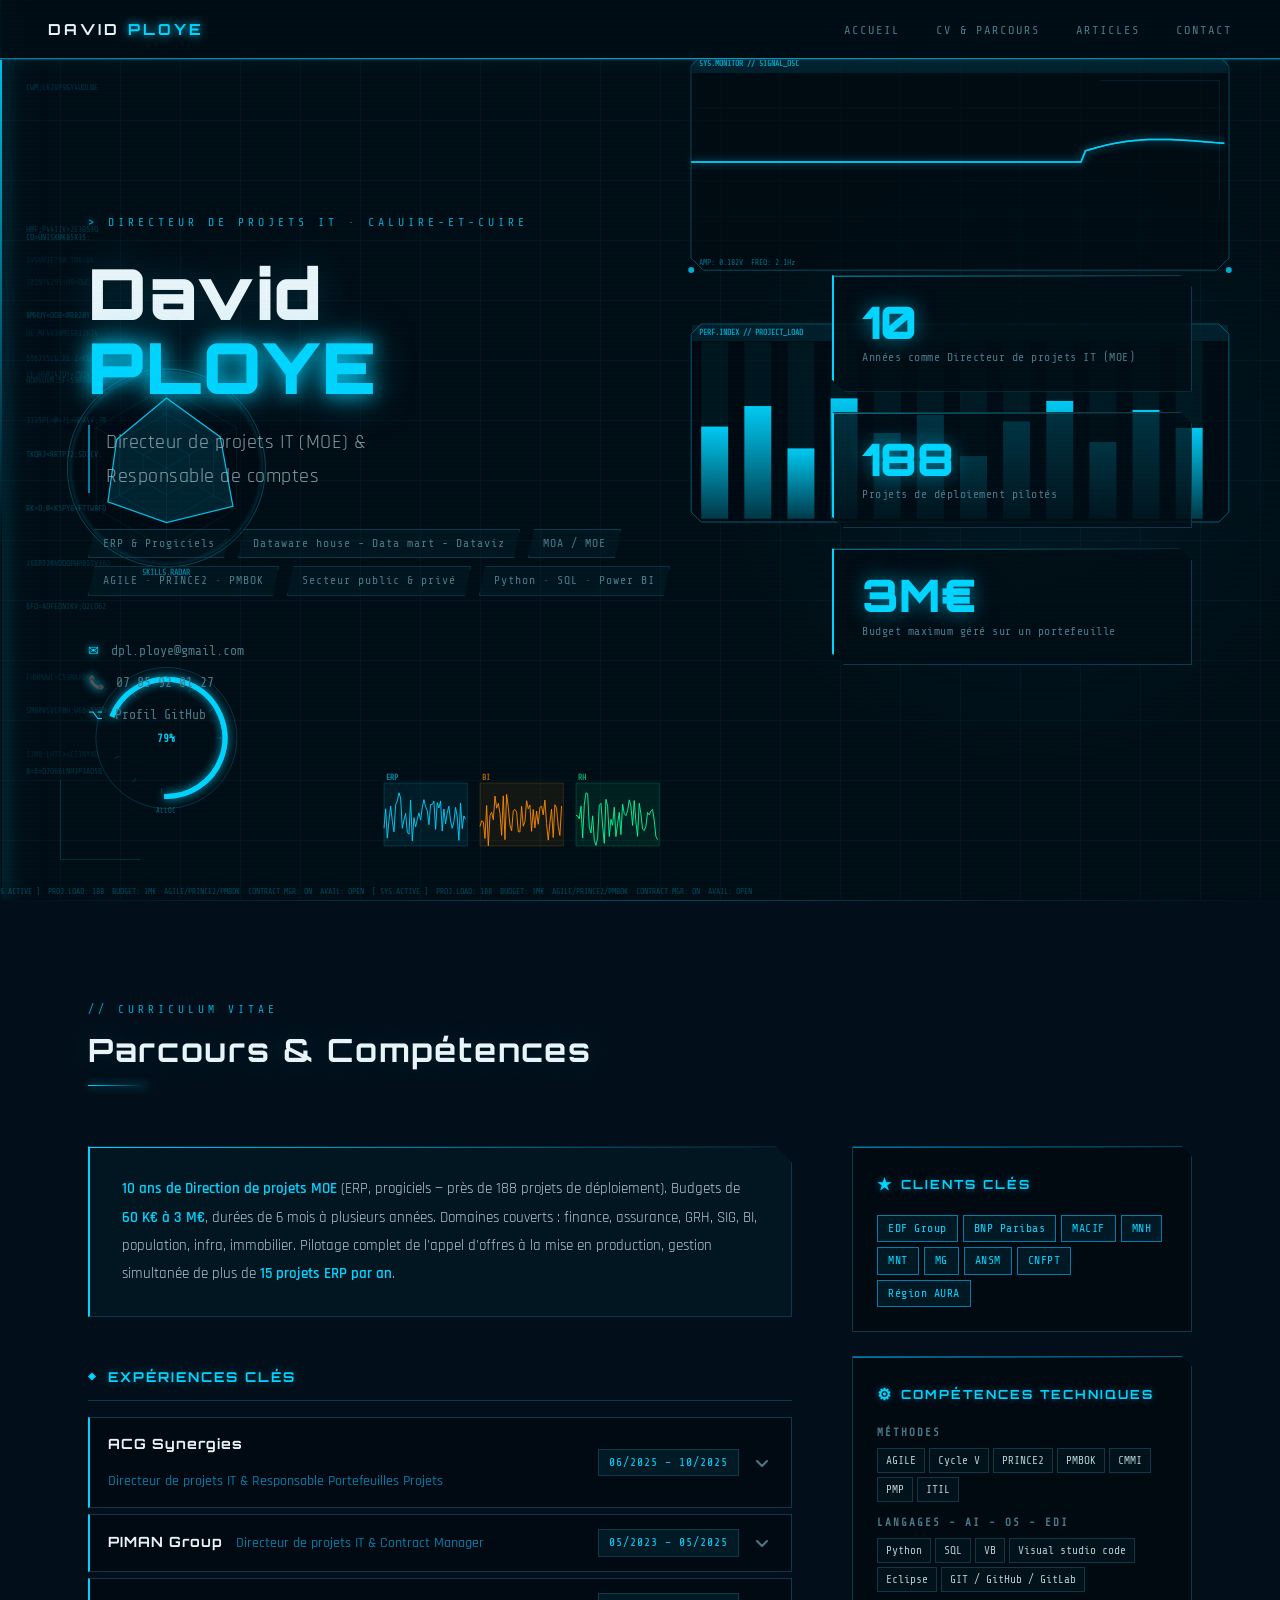
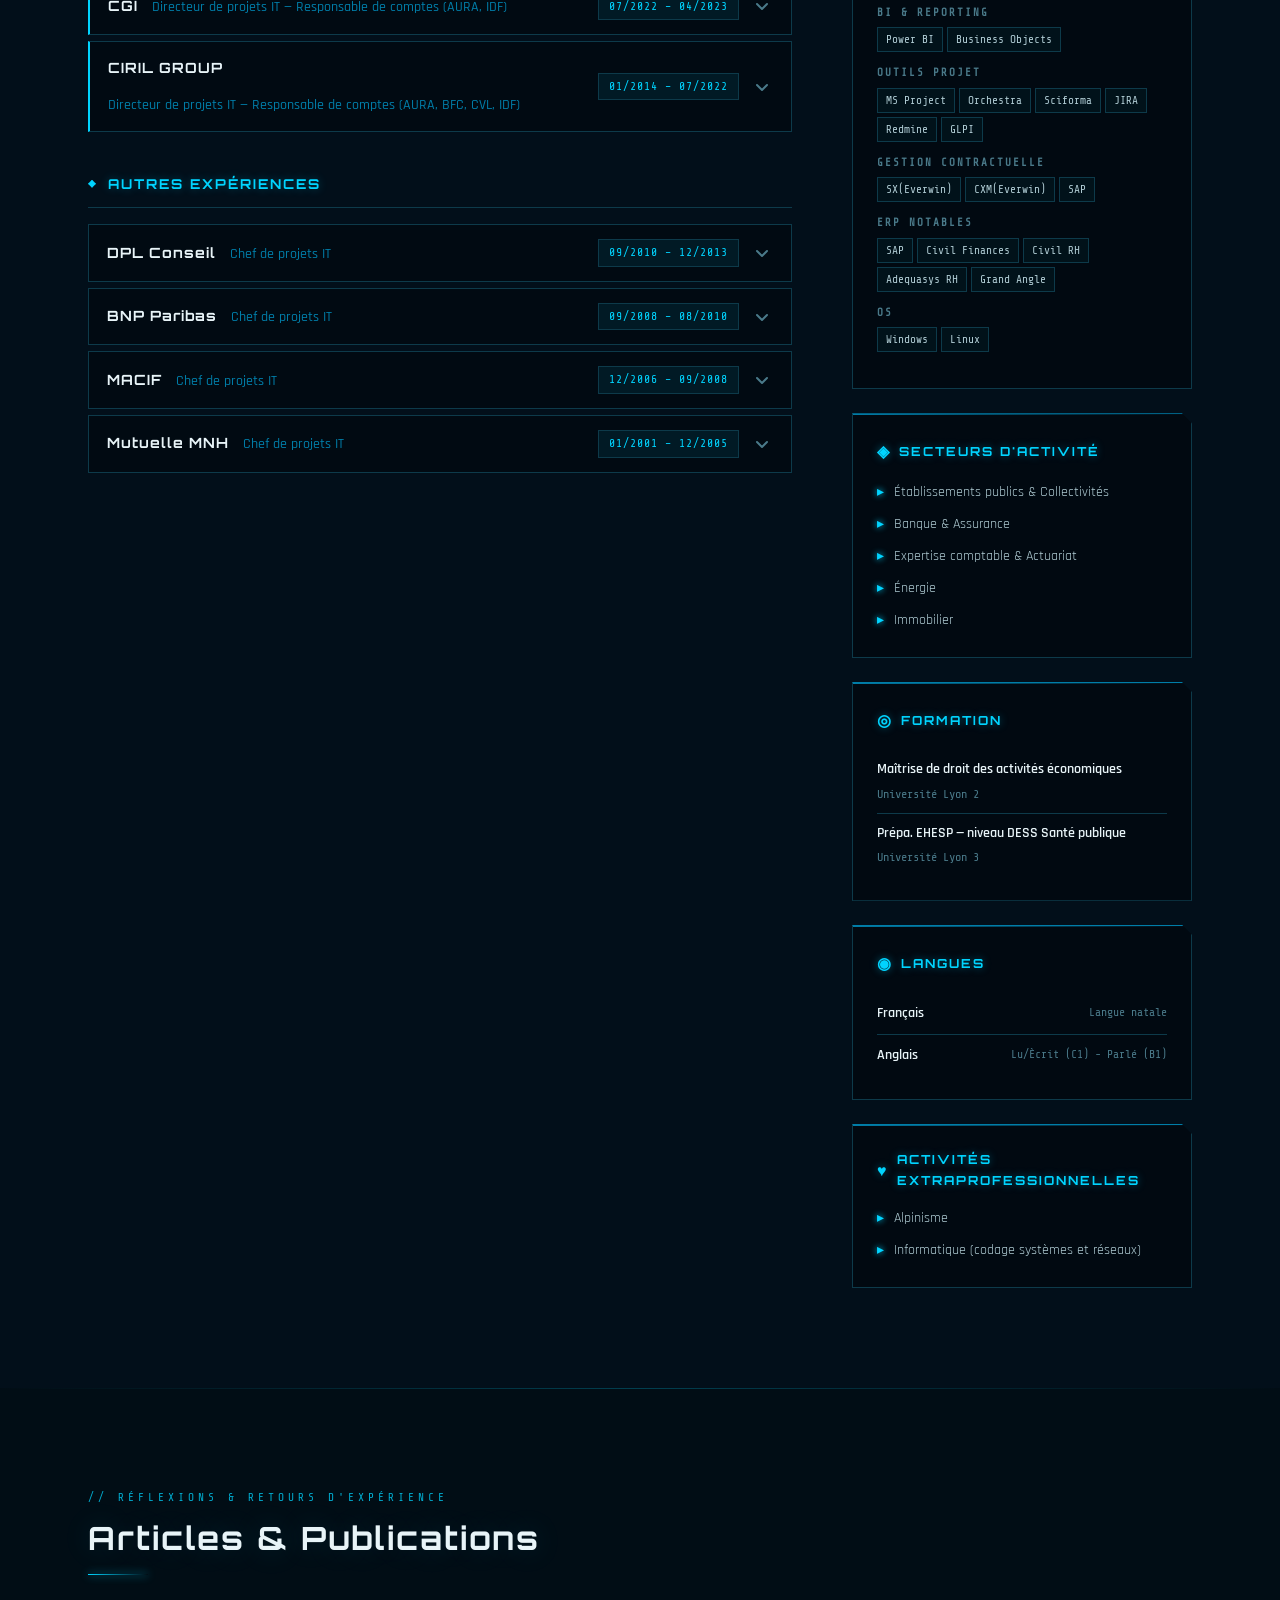
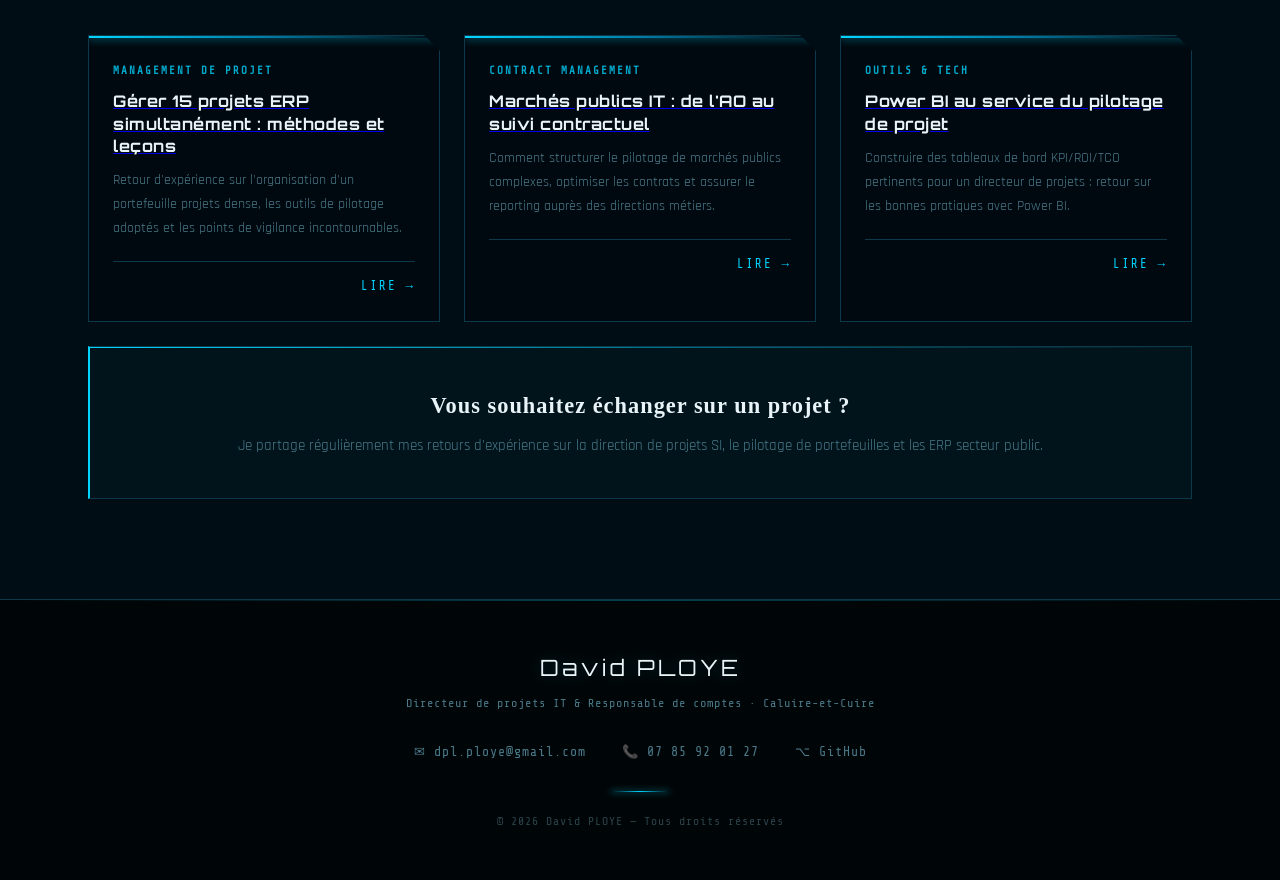
==== commit b714b5b0: "2026-06-24_15-56_Comp exp EDF" ====
--- a/index.html
+++ b/index.html
@@ -169,9 +169,19 @@
                   <ul>
                   <li><p><strong>Objet : </strong>Contract manager Senior (Marchés publics)</p></li>
                   <ul>
-                    <li>Pilotage d’une 20aine de marchés de l’AO au cycle de vie complet (build et run)</li>
-                    <li>Reporting d’activité auprès du Département DIGIT</li>
-                    <li>Optimisation des marchés</li>
+                     <li>Objectifs : piloter 20 de marchés publics sur les phases de build et de run (cycle de vie complet d'un marché)</li>
+                    <li> Marchés : projets concernant l'acquisition de fournitures (informatique, télécom,électronique) ou de prestations (progiciel, conseil, MCO) destinés à l'équipement
+                         et au fonctionnement des centrales hydroélectrique et des CNPE (Centrale Nucléaire
+                         de Production d'Électricité).</li>
+                    <li>Animation des ateliers de spécification et rédaction des CCTP (cahiers des charges) ainsi que les autres pièces des marchés</li>
+                    <li>Rédaction des notes de cadrage et des mandats de projets</li>
+                    <li>Présentation en commission des mandats de projets pour validation</li>
+                    <li>Présentation à DIGIT et au CODIR des projets de marchés pour validation</li>
+                    <li>Reporting d'activité auprès de DIGIT et du CODIR</li>
+                    <li>Optimisation des marchés et mutualisation avec les autres filiales du groupe</li>
+                    <li>Coordination d'un ensemble de chefs et directeurs de projets d'EDF et ses filiales</li>
+                    <li>Évaluation des prestations et gestion du contentieux avec les fournisseurs</li>
+                    <li>Gestion budgétaires de marchés en phase de run / contrôle de gestion</li>         
                     </ul>
                     </div>
                 <div class="tl-tech">
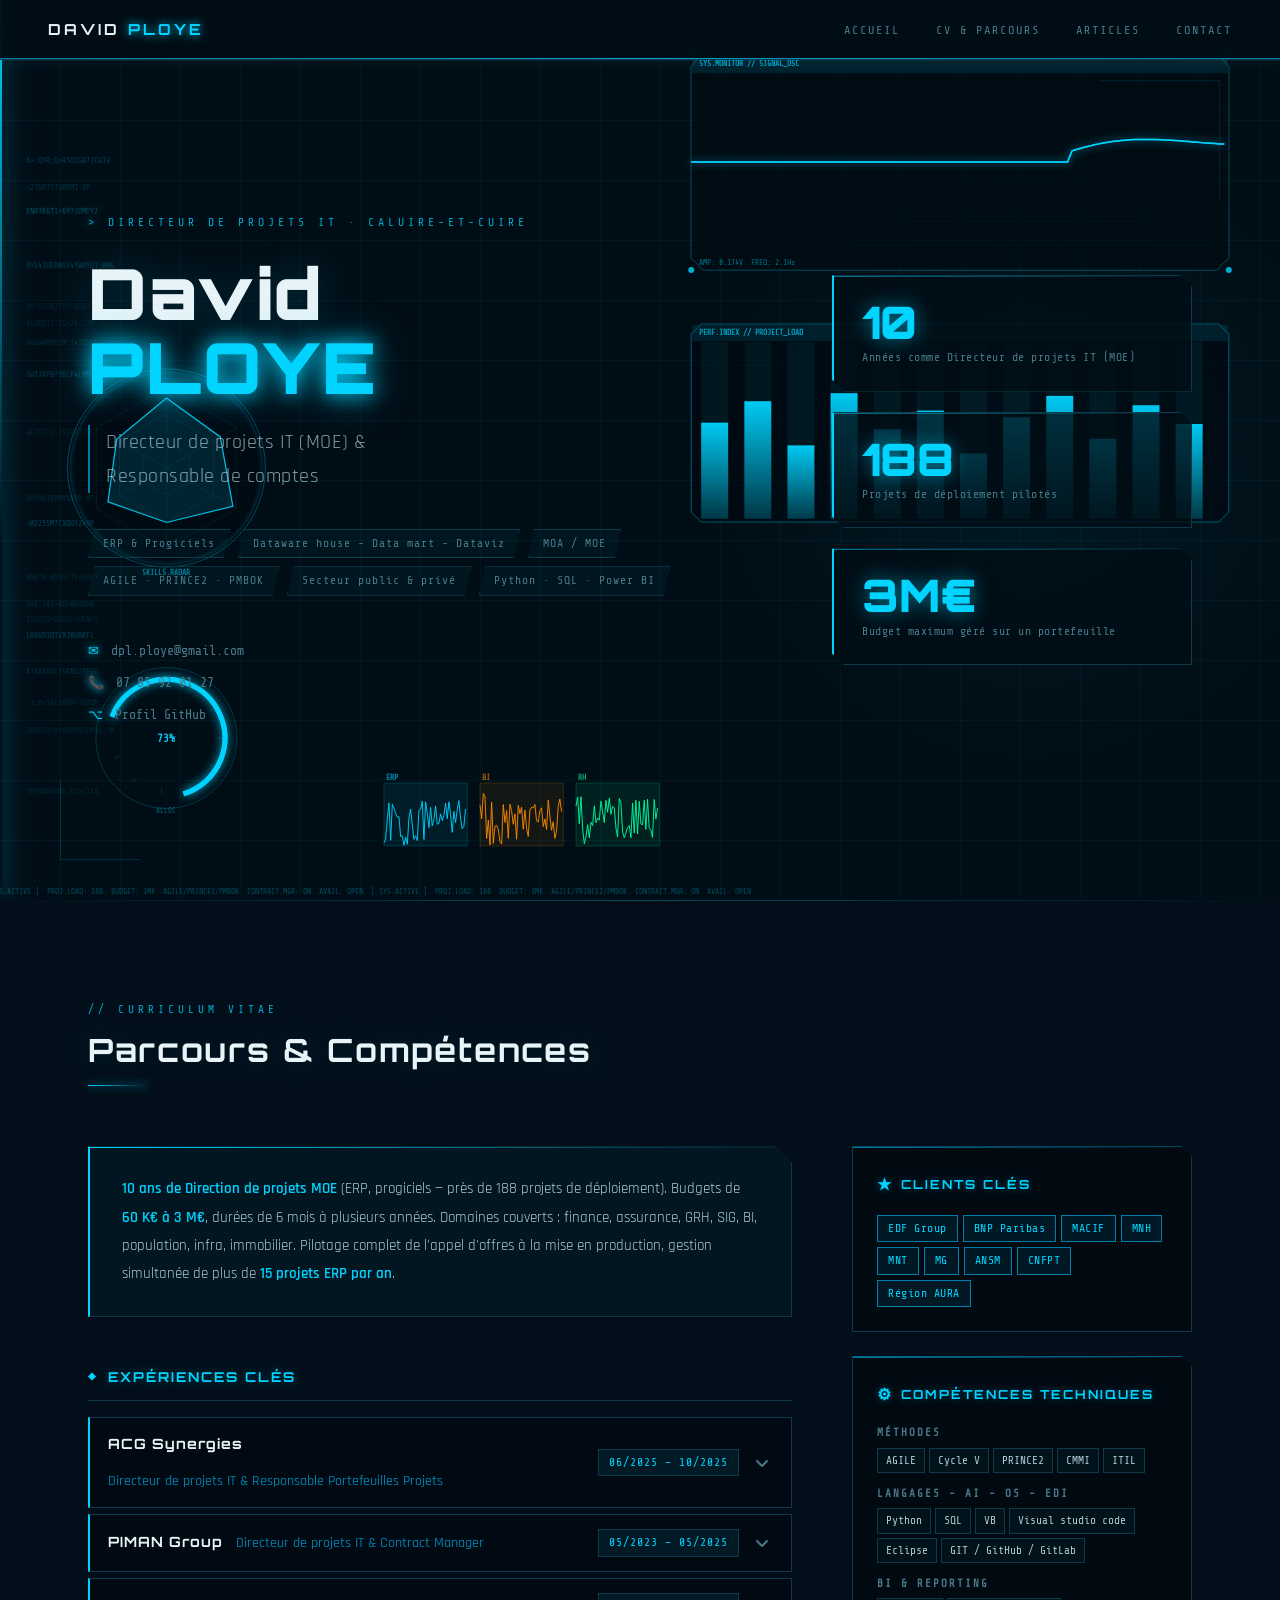
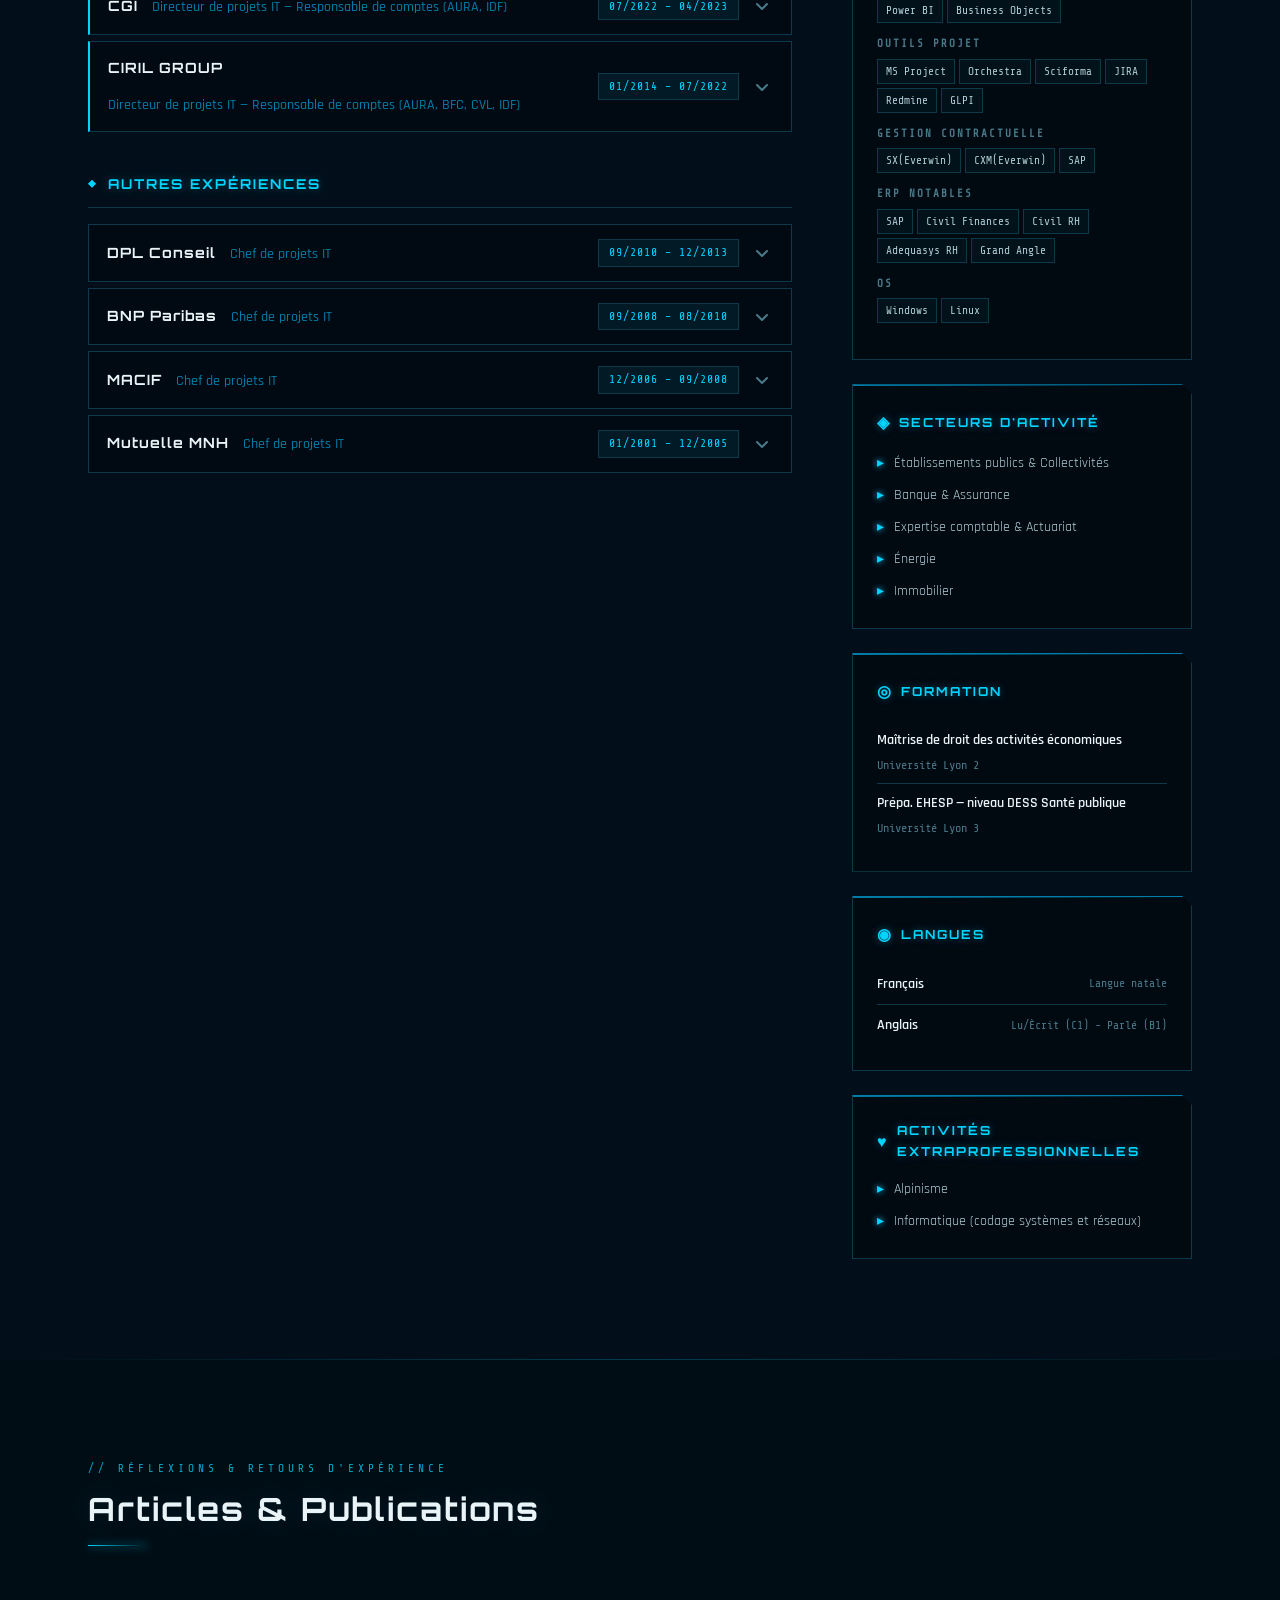
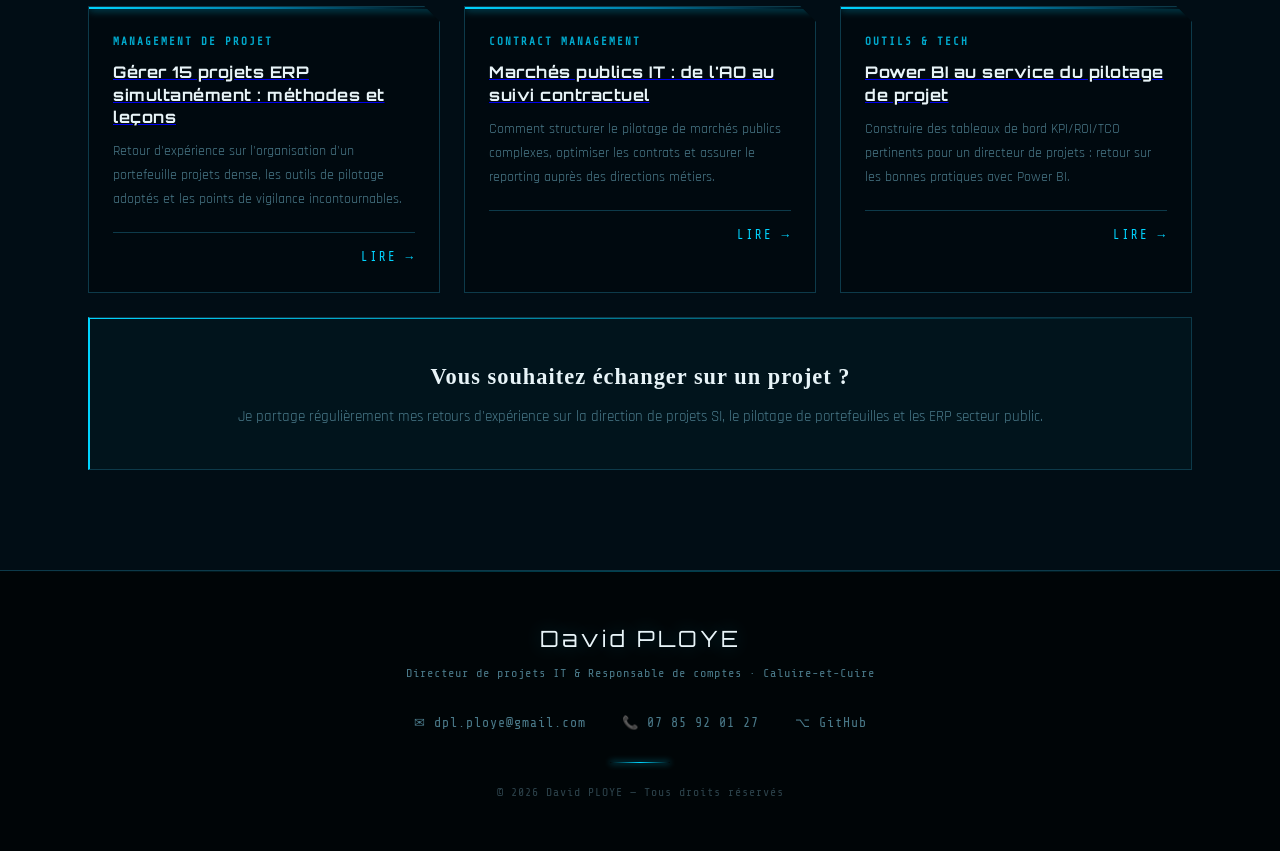
==== commit 4334de22: "2026-06-24_16-00_Modif méthode proj" ====
--- a/index.html
+++ b/index.html
@@ -460,7 +460,7 @@
             <div class="skill-group-name">Méthodes</div>
             <div class="skill-pills">
               <span>AGILE</span><span>Cycle V</span><span>PRINCE2</span>
-              <span>PMBOK</span><span>CMMI</span><span>PMP</span><span>ITIL</span>
+              <span>CMMI</span><span>ITIL</span>
             </div>
           </div>
           <div class="skill-group">
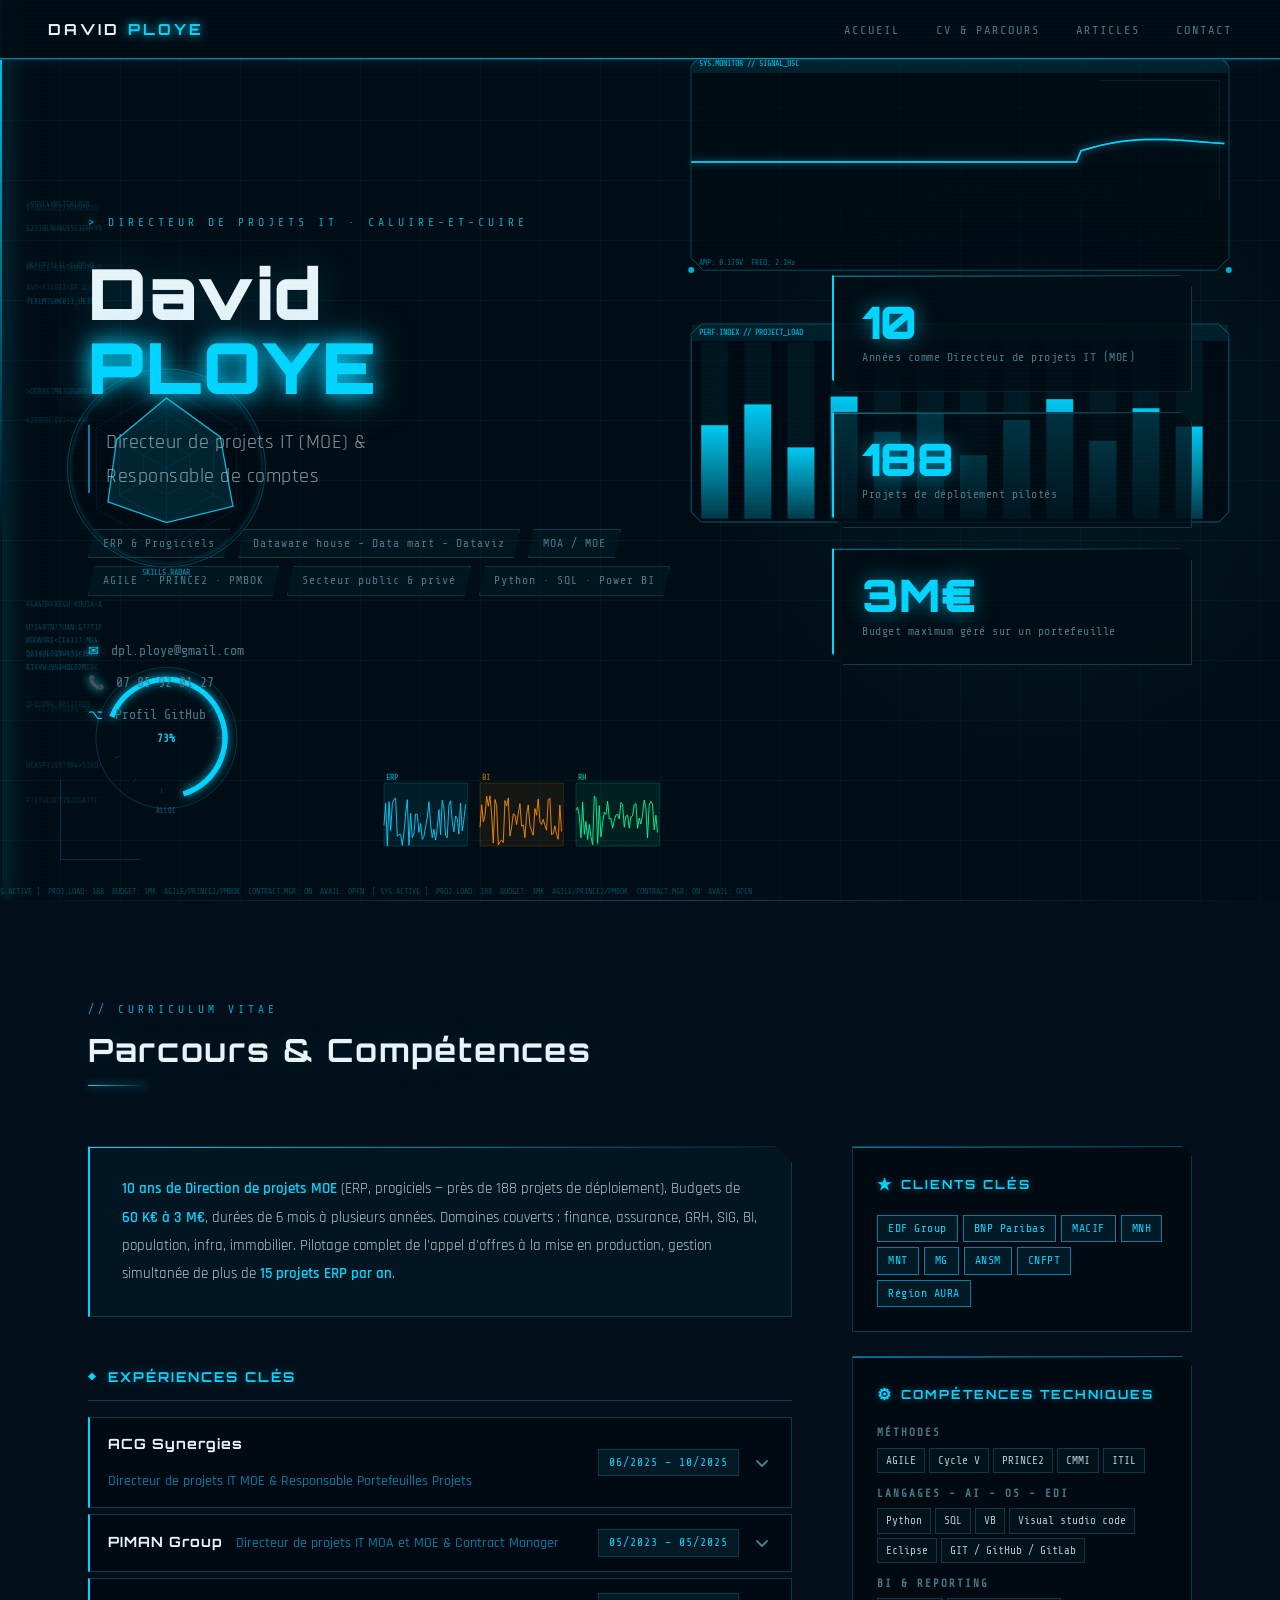
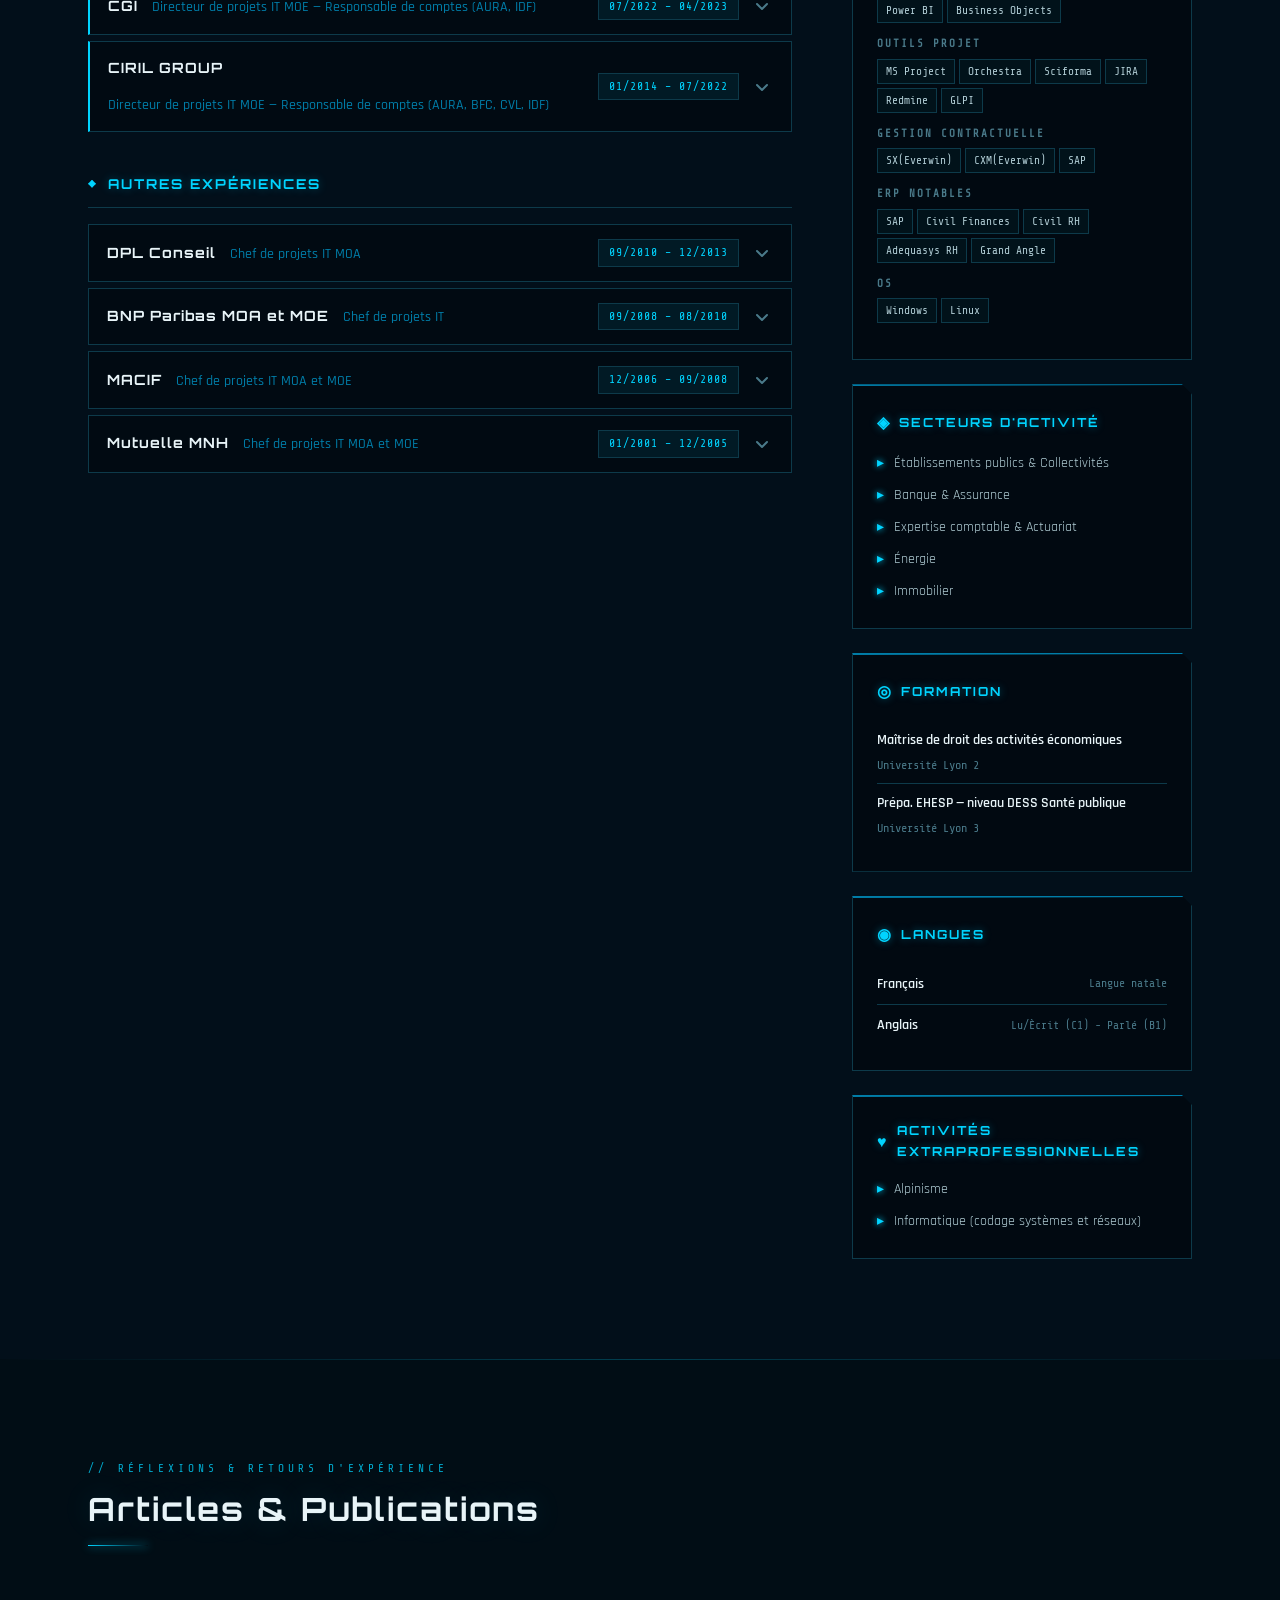
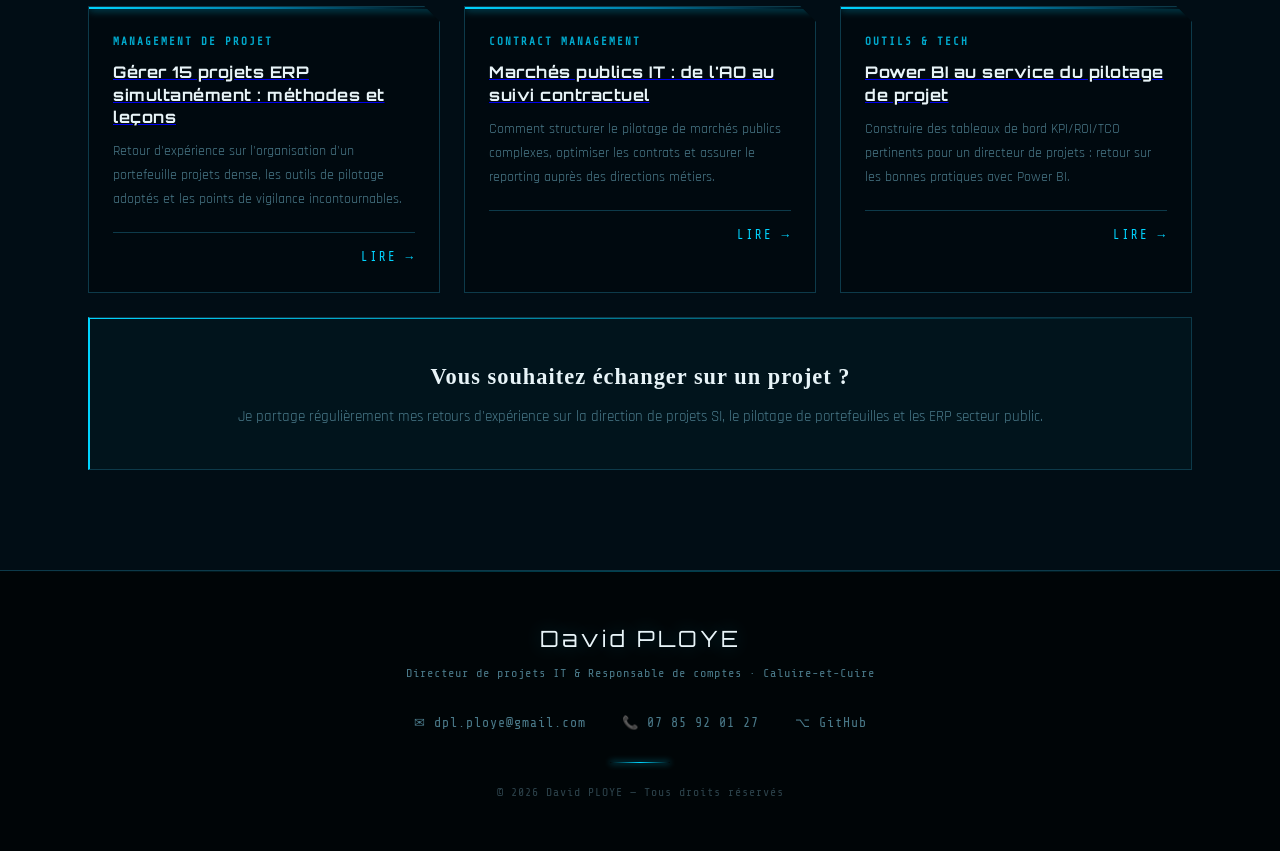
==== commit f44549a5: "2026-06-24_16-16_Modif intitulés postes" ====
--- a/index.html
+++ b/index.html
@@ -102,7 +102,7 @@
             <div class="acc-header" role="button" aria-expanded="false">
               <div class="acc-header-left">
                 <span class="acc-company">ACG Synergies</span>
-                <span class="acc-role">Directeur de projets IT &amp; Responsable Portefeuilles Projets</span>
+                <span class="acc-role">Directeur de projets IT MOE &amp; Responsable Portefeuilles Projets</span>
               </div>
               <div class="acc-header-right">
                 <span class="acc-date">06/2025 – 10/2025</span>
@@ -136,7 +136,7 @@
             <div class="acc-header" role="button" aria-expanded="false">
               <div class="acc-header-left">
                 <span class="acc-company">PIMAN Group</span>
-                <span class="acc-role">Directeur de projets IT &amp; Contract Manager</span>
+                <span class="acc-role">Directeur de projets IT MOA et MOE &amp; Contract Manager</span>
               </div>
               <div class="acc-header-right">
                 <span class="acc-date">05/2023 – 05/2025</span>
@@ -196,7 +196,7 @@
             <div class="acc-header" role="button" aria-expanded="false">
               <div class="acc-header-left">
                 <span class="acc-company">CGI</span>
-                <span class="acc-role">Directeur de projets IT — Responsable de comptes (AURA, IDF)</span>
+                <span class="acc-role">Directeur de projets IT MOE — Responsable de comptes (AURA, IDF)</span>
               </div>
               <div class="acc-header-right">
                 <span class="acc-date">07/2022 – 04/2023</span>
@@ -235,7 +235,7 @@
             <div class="acc-header" role="button" aria-expanded="false">
               <div class="acc-header-left">
                 <span class="acc-company">CIRIL GROUP</span>
-                <span class="acc-role">Directeur de projets IT — Responsable de comptes (AURA, BFC, CVL, IDF)</span>
+                <span class="acc-role">Directeur de projets IT MOE — Responsable de comptes (AURA, BFC, CVL, IDF)</span>
               </div>
               <div class="acc-header-right">
                 <span class="acc-date">01/2014 – 07/2022</span>
@@ -284,7 +284,7 @@
             <div class="acc-header" role="button" aria-expanded="false">
               <div class="acc-header-left">
                 <span class="acc-company">DPL Conseil</span>
-                <span class="acc-role">Chef de projets IT</span>
+                <span class="acc-role">Chef de projets IT MOA</span>
               </div>
               <div class="acc-header-right">
                 <span class="acc-date">09/2010 – 12/2013</span>
@@ -322,7 +322,7 @@
           <div class="acc-item">
             <div class="acc-header" role="button" aria-expanded="false">
               <div class="acc-header-left">
-                <span class="acc-company">BNP Paribas</span>
+                <span class="acc-company">BNP Paribas MOA et MOE</span>
                 <span class="acc-role">Chef de projets IT</span>
               </div>
               <div class="acc-header-right">
@@ -360,7 +360,7 @@
             <div class="acc-header" role="button" aria-expanded="false">
               <div class="acc-header-left">
                 <span class="acc-company">MACIF</span>
-                <span class="acc-role">Chef de projets IT</span>
+                <span class="acc-role">Chef de projets IT MOA et MOE</span>
               </div>
               <div class="acc-header-right">
                 <span class="acc-date">12/2006 – 09/2008</span>
@@ -398,7 +398,7 @@
             <div class="acc-header" role="button" aria-expanded="false">
               <div class="acc-header-left">
                 <span class="acc-company">Mutuelle MNH</span>
-                <span class="acc-role">Chef de projets IT</span>
+                <span class="acc-role">Chef de projets IT MOA et MOE</span>
               </div>
               <div class="acc-header-right">
                 <span class="acc-date">01/2001 – 12/2005</span>
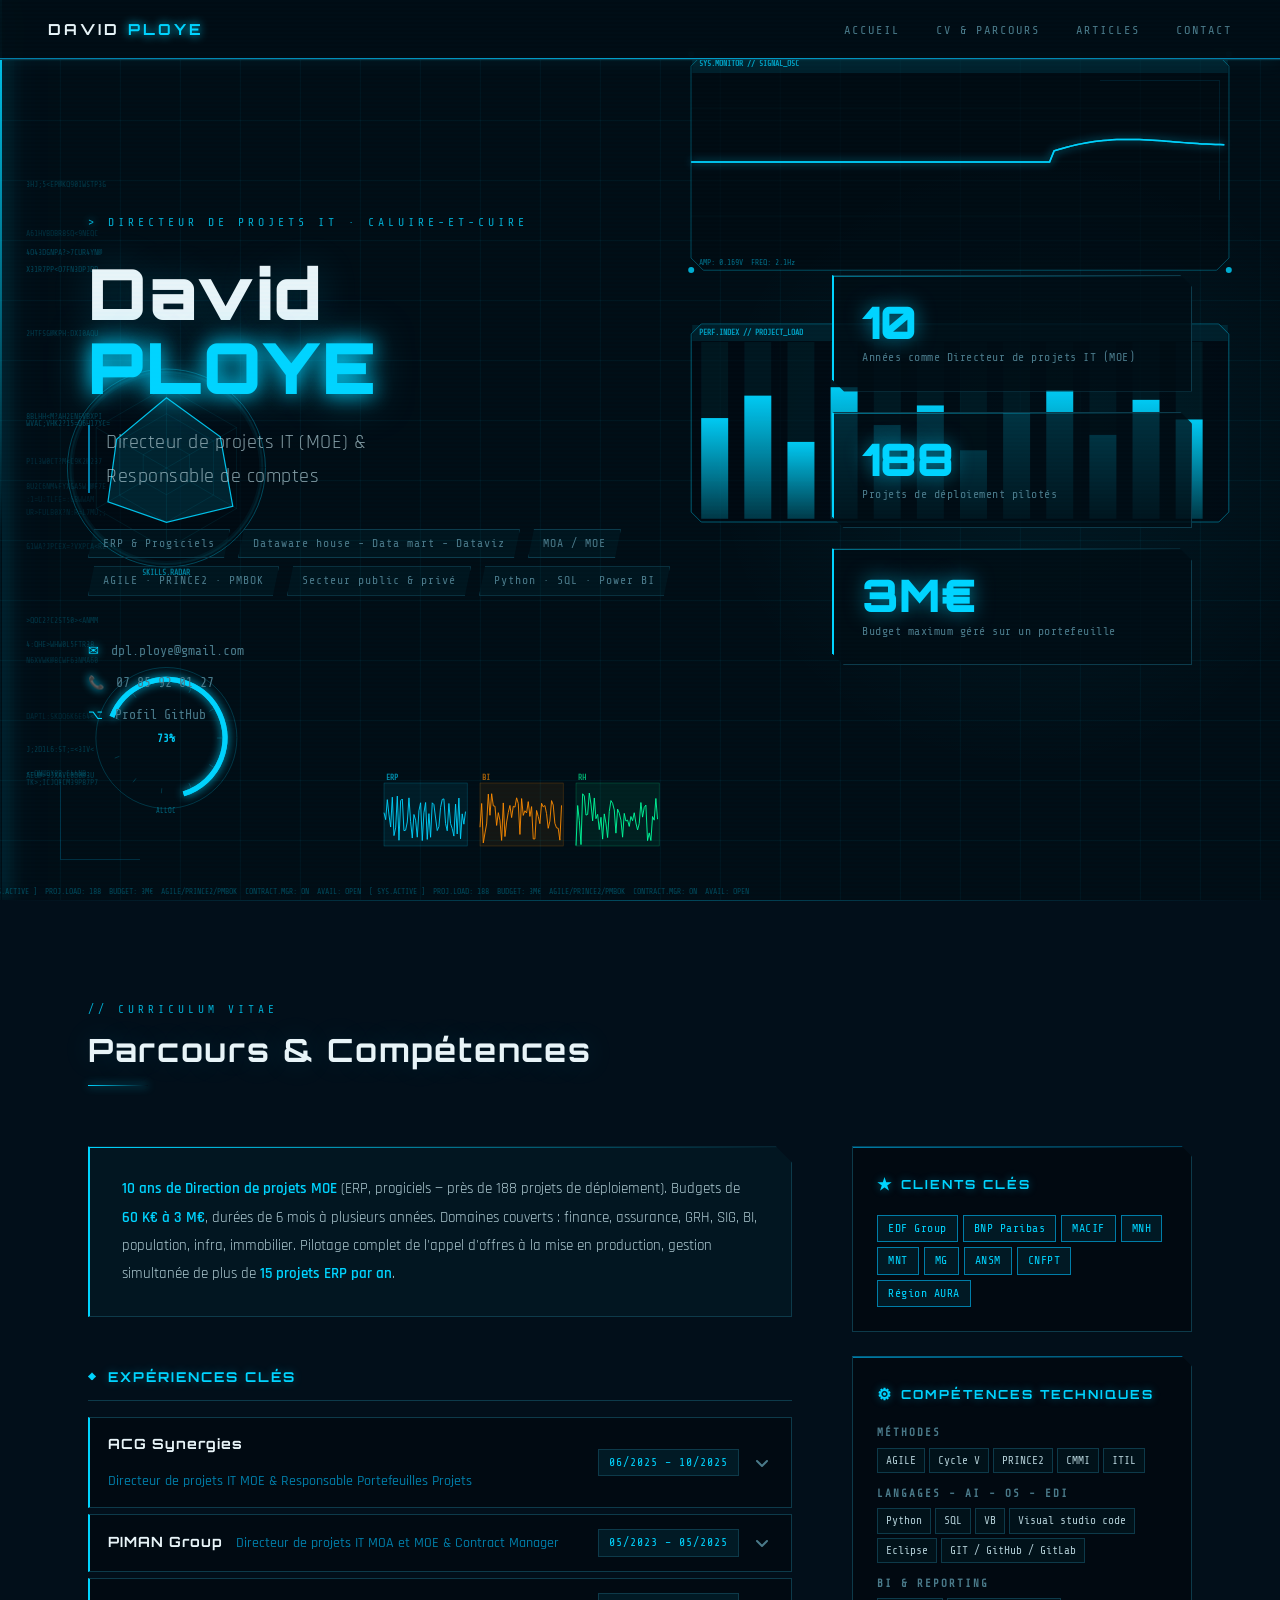
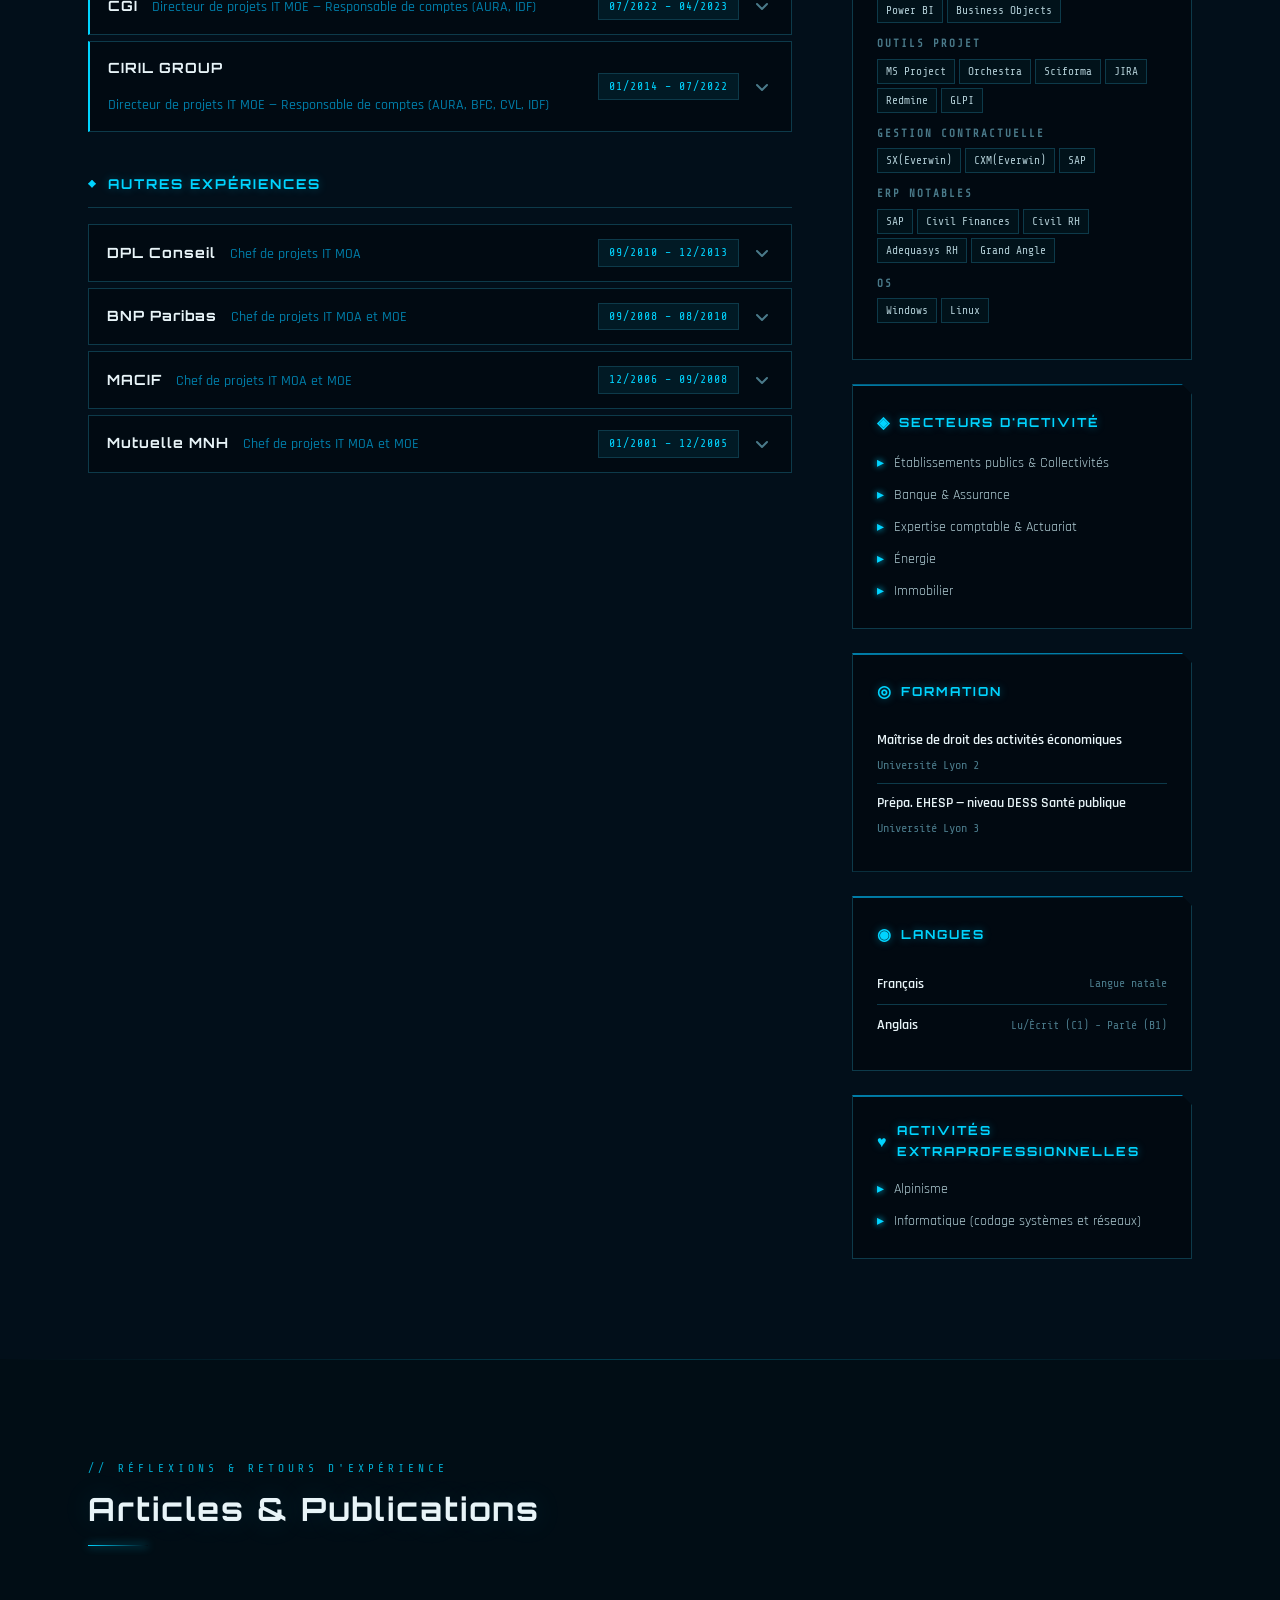
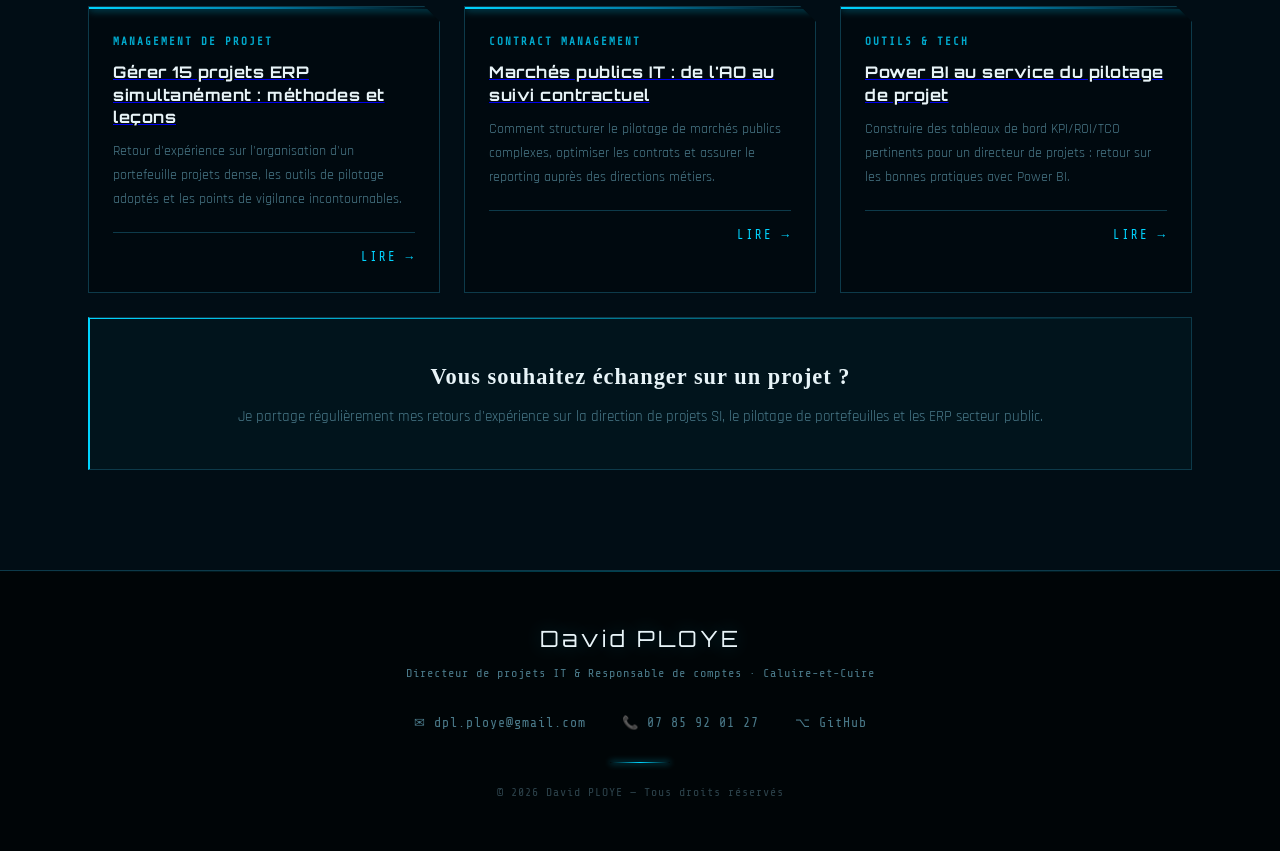
==== commit 48786136: "2026-06-24_16-19_Modif intitulés postes" ====
--- a/index.html
+++ b/index.html
@@ -322,8 +322,8 @@
           <div class="acc-item">
             <div class="acc-header" role="button" aria-expanded="false">
               <div class="acc-header-left">
-                <span class="acc-company">BNP Paribas MOA et MOE</span>
-                <span class="acc-role">Chef de projets IT</span>
+                <span class="acc-company">BNP Paribas</span>
+                <span class="acc-role">Chef de projets IT MOA et MOE</span>
               </div>
               <div class="acc-header-right">
                 <span class="acc-date">09/2008 – 08/2010</span>
